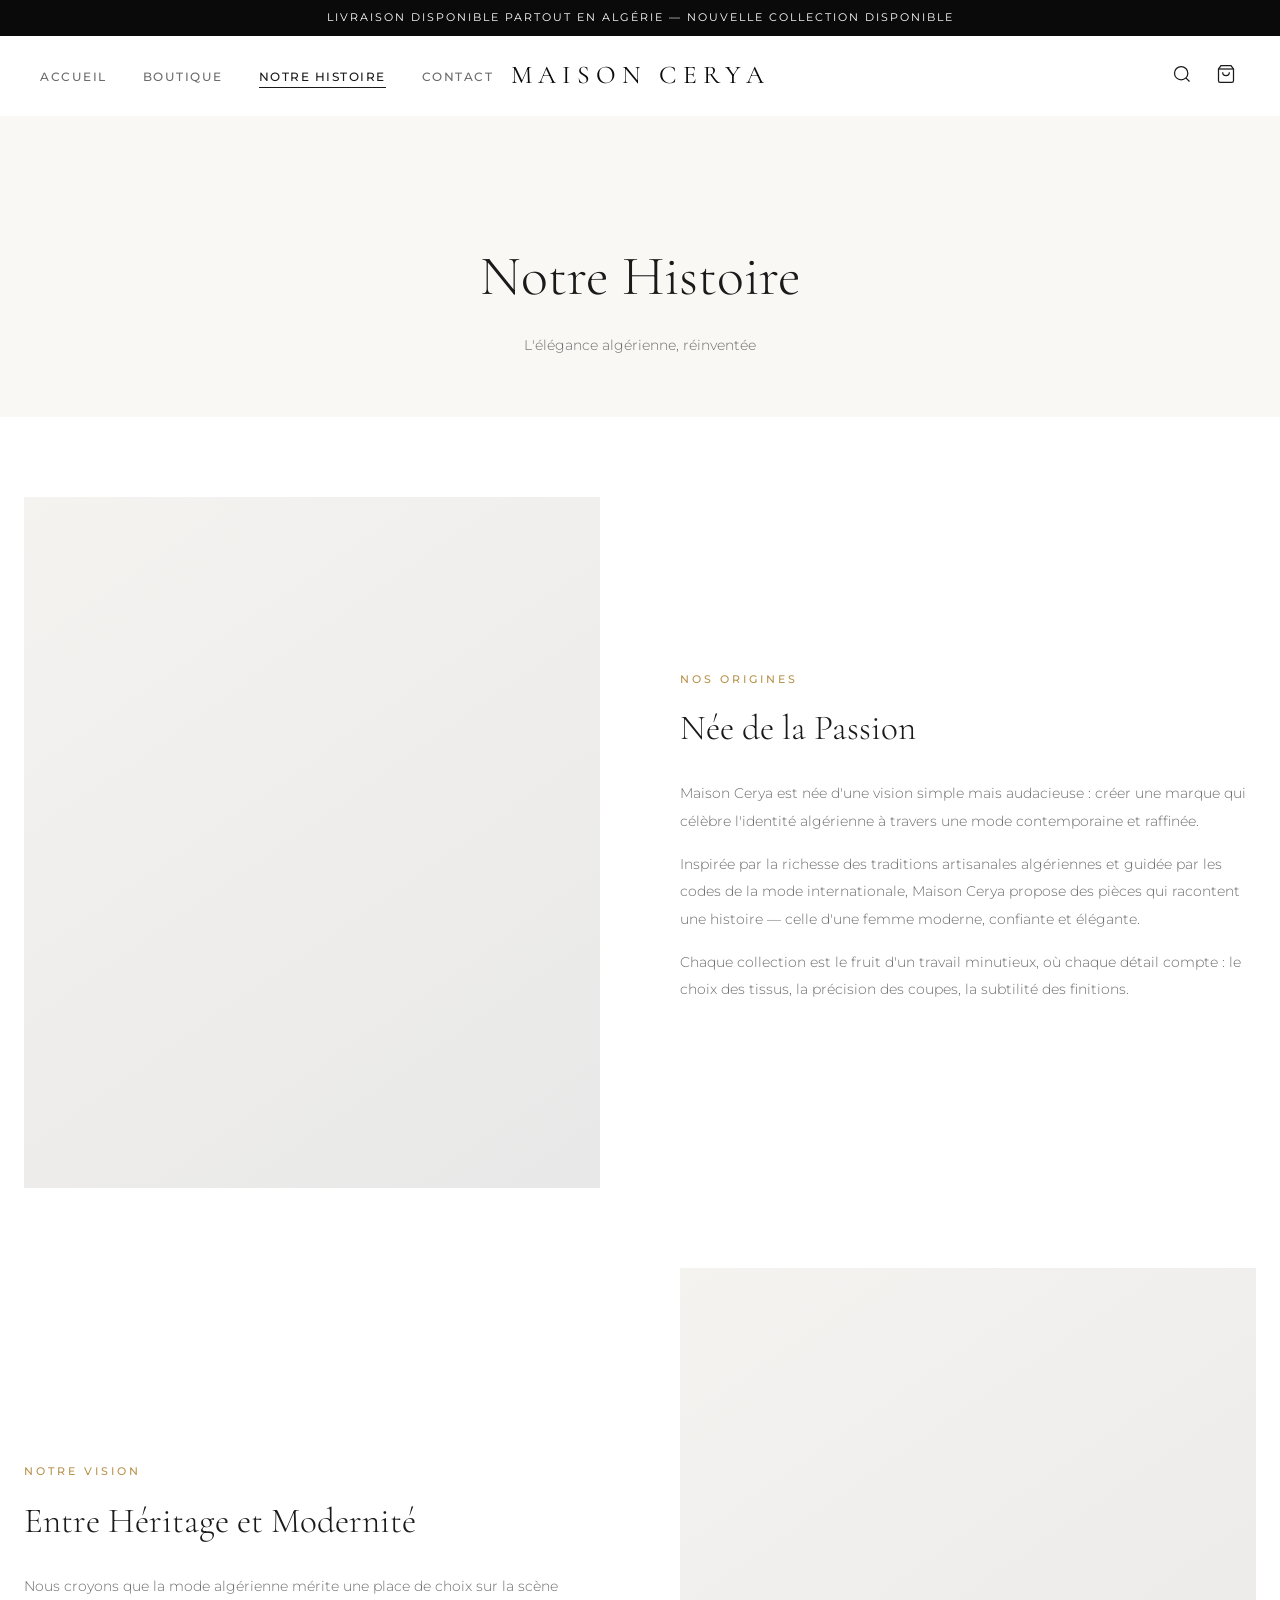
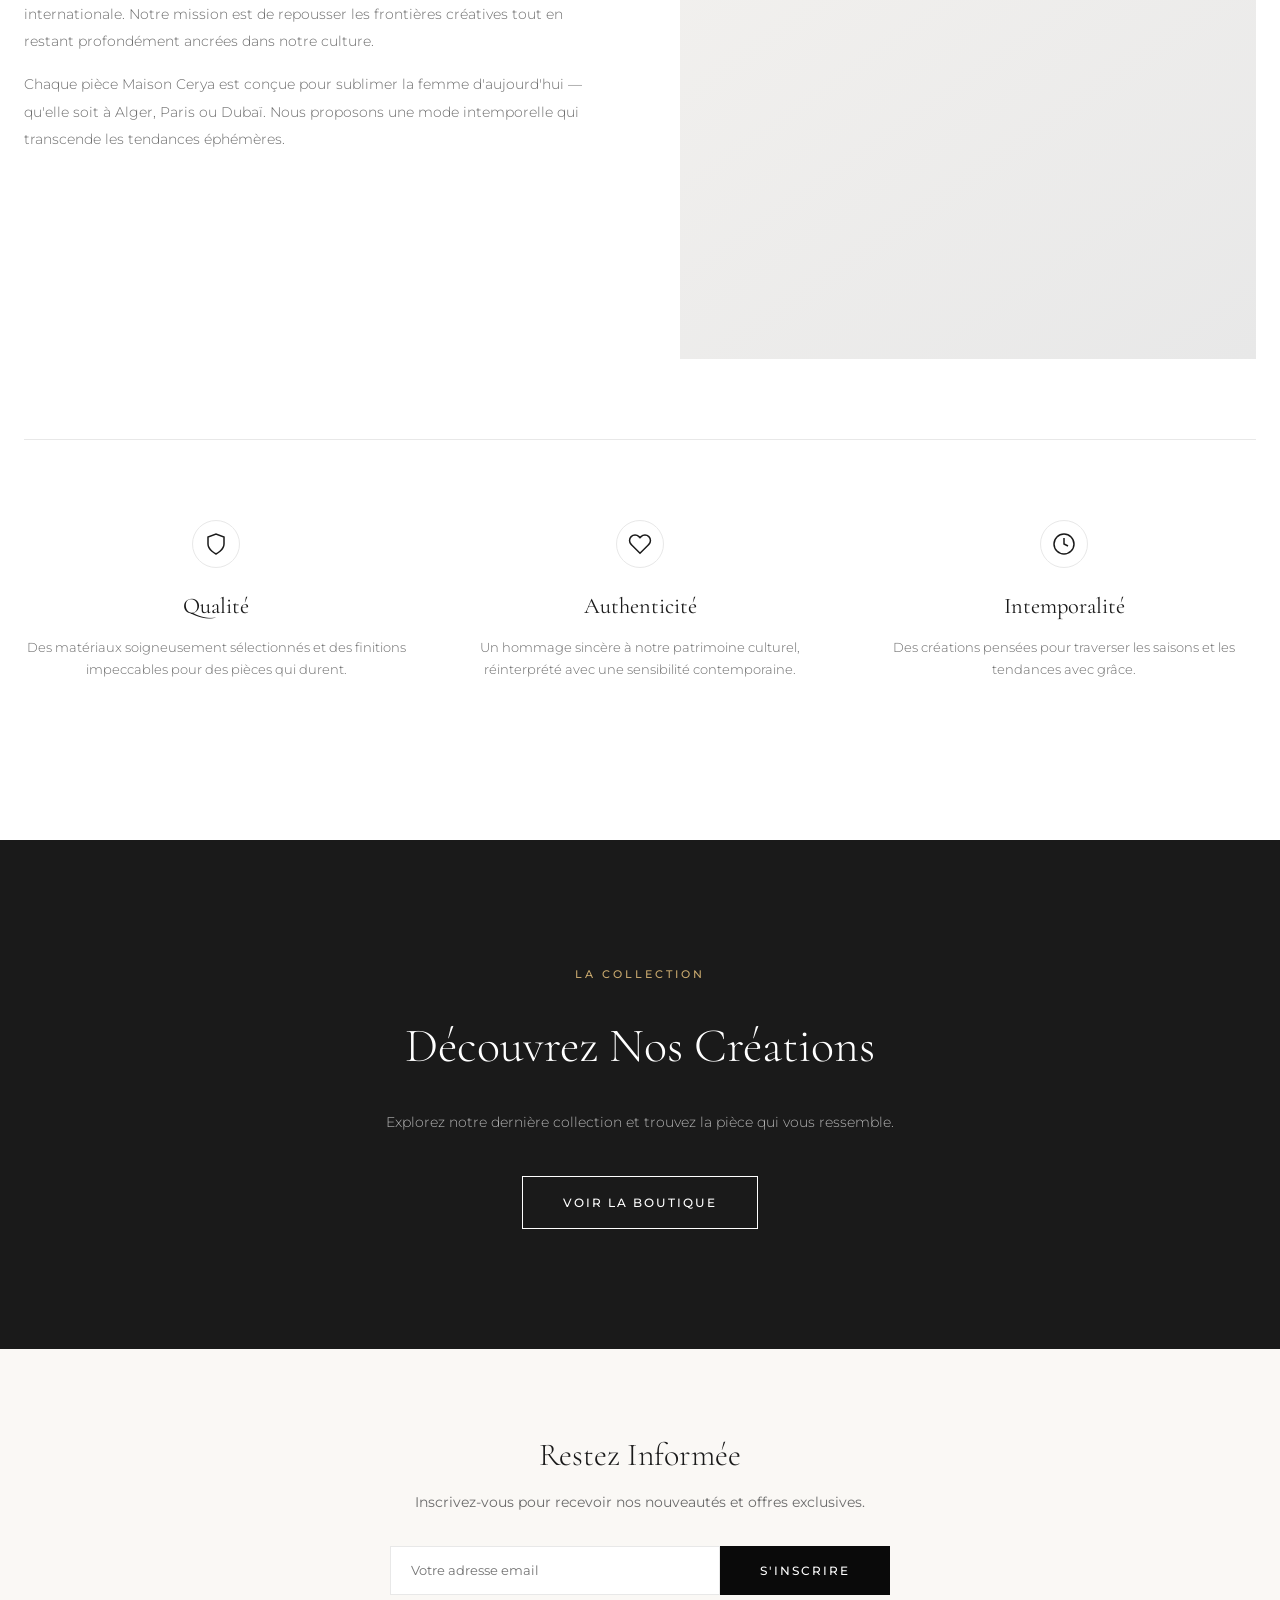
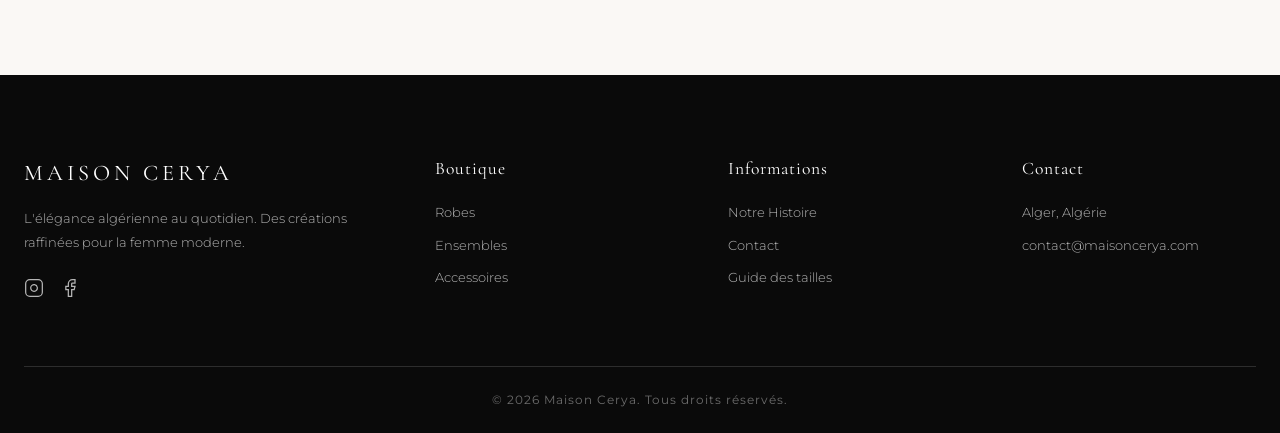
==== about.html @ 9278daff "Initial commit - Maison Cerya website" ====
<!doctype html>
<html lang="fr">
  <head>
    <meta charset="UTF-8" />
    <meta name="viewport" content="width=device-width, initial-scale=1.0" />
    <title>Notre Histoire — Maison Cerya</title>
    <meta
      name="description"
      content="Découvrez l'histoire de Maison Cerya, marque de vêtements pour femmes alliant tradition algérienne et modernité."
    />
    <link rel="preconnect" href="https://fonts.googleapis.com" />
    <link rel="preconnect" href="https://fonts.gstatic.com" crossorigin />
    <link
      href="https://fonts.googleapis.com/css2?family=Cormorant+Garamond:ital,wght@0,300;0,400;0,500;0,600;1,300;1,400&family=Montserrat:wght@300;400;500;600&display=swap"
      rel="stylesheet"
    />
    <link rel="stylesheet" href="css/style.css" />
  </head>
  <body>
    <!-- Announcement Bar -->
    <div class="announcement-bar">
      <p>
        Livraison disponible partout en Algérie — Nouvelle collection disponible
      </p>
    </div>

    <!-- Navigation -->
    <nav class="navbar" id="navbar">
      <div class="nav-container">
        <button class="menu-toggle" id="menuToggle" aria-label="Menu">
          <span></span>
          <span></span>
          <span></span>
        </button>

        <a href="index.html" class="logo">
          <span class="logo-text">MAISON CERYA</span>
        </a>

        <ul class="nav-links" id="navLinks">
          <li><a href="index.html">Accueil</a></li>
          <li><a href="shop.html">Boutique</a></li>
          <li><a href="about.html" class="active">Notre Histoire</a></li>
          <li><a href="contact.html">Contact</a></li>
        </ul>

        <div class="nav-icons">
          <button
            class="icon-btn search-btn"
            id="searchBtn"
            aria-label="Rechercher"
          >
            <svg
              width="20"
              height="20"
              viewBox="0 0 24 24"
              fill="none"
              stroke="currentColor"
              stroke-width="1.5"
            >
              <circle cx="11" cy="11" r="8" />
              <path d="m21 21-4.35-4.35" />
            </svg>
          </button>
          <button class="icon-btn cart-btn" id="cartBtn" aria-label="Panier">
            <svg
              width="20"
              height="20"
              viewBox="0 0 24 24"
              fill="none"
              stroke="currentColor"
              stroke-width="1.5"
            >
              <path d="M6 2L3 6v14a2 2 0 002 2h14a2 2 0 002-2V6l-3-4z" />
              <line x1="3" y1="6" x2="21" y2="6" />
              <path d="M16 10a4 4 0 01-8 0" />
            </svg>
            <span class="cart-count" id="cartCount">0</span>
          </button>
        </div>
      </div>
    </nav>

    <!-- Mobile Menu -->
    <div class="mobile-menu" id="mobileMenu">
      <ul>
        <li><a href="index.html">Accueil</a></li>
        <li><a href="shop.html">Boutique</a></li>
        <li><a href="about.html">Notre Histoire</a></li>
        <li><a href="contact.html">Contact</a></li>
      </ul>
    </div>

    <!-- Search Overlay -->
    <div class="search-overlay" id="searchOverlay">
      <div class="search-container">
        <input
          type="text"
          placeholder="Rechercher..."
          id="searchInput"
          autocomplete="off"
        />
        <button class="search-close" id="searchClose" aria-label="Fermer">
          <svg
            width="24"
            height="24"
            viewBox="0 0 24 24"
            fill="none"
            stroke="currentColor"
            stroke-width="1.5"
          >
            <line x1="18" y1="6" x2="6" y2="18" />
            <line x1="6" y1="6" x2="18" y2="18" />
          </svg>
        </button>
      </div>
    </div>

    <!-- Cart Sidebar -->
    <div class="cart-overlay" id="cartOverlay"></div>
    <div class="cart-sidebar" id="cartSidebar">
      <div class="cart-header">
        <h3>Votre Panier</h3>
        <button class="cart-close" id="cartClose" aria-label="Fermer">
          <svg
            width="24"
            height="24"
            viewBox="0 0 24 24"
            fill="none"
            stroke="currentColor"
            stroke-width="1.5"
          >
            <line x1="18" y1="6" x2="6" y2="18" />
            <line x1="6" y1="6" x2="18" y2="18" />
          </svg>
        </button>
      </div>
      <div class="cart-items" id="cartItems">
        <div class="cart-empty">
          <p>Votre panier est vide</p>
          <a href="shop.html" class="btn btn-primary">Découvrir la boutique</a>
        </div>
      </div>
      <div class="cart-footer" id="cartFooter" style="display: none">
        <div class="cart-total">
          <span>Total</span>
          <span id="cartTotal">0 DA</span>
        </div>
        <button class="btn btn-primary btn-full" id="checkoutBtn">
          Passer la commande
        </button>
      </div>
    </div>

    <!-- Page Hero -->
    <section class="page-hero">
      <div class="container">
        <h1>Notre Histoire</h1>
        <p>L'élégance algérienne, réinventée</p>
      </div>
    </section>

    <!-- About Content -->
    <section class="about-content">
      <div class="container">
        <!-- Origin Story -->
        <div class="about-grid">
          <div class="about-image"></div>
          <div class="about-text">
            <span class="section-tag">Nos Origines</span>
            <h2>Née de la Passion</h2>
            <p>
              Maison Cerya est née d'une vision simple mais audacieuse : créer
              une marque qui célèbre l'identité algérienne à travers une mode
              contemporaine et raffinée.
            </p>
            <p>
              Inspirée par la richesse des traditions artisanales algériennes et
              guidée par les codes de la mode internationale, Maison Cerya
              propose des pièces qui racontent une histoire — celle d'une femme
              moderne, confiante et élégante.
            </p>
            <p>
              Chaque collection est le fruit d'un travail minutieux, où chaque
              détail compte : le choix des tissus, la précision des coupes, la
              subtilité des finitions.
            </p>
          </div>
        </div>

        <!-- Vision -->
        <div class="about-grid" style="direction: rtl">
          <div class="about-image" style="direction: ltr"></div>
          <div class="about-text" style="direction: ltr">
            <span class="section-tag">Notre Vision</span>
            <h2>Entre Héritage et Modernité</h2>
            <p>
              Nous croyons que la mode algérienne mérite une place de choix sur
              la scène internationale. Notre mission est de repousser les
              frontières créatives tout en restant profondément ancrées dans
              notre culture.
            </p>
            <p>
              Chaque pièce Maison Cerya est conçue pour sublimer la femme
              d'aujourd'hui — qu'elle soit à Alger, Paris ou Dubaï. Nous
              proposons une mode intemporelle qui transcende les tendances
              éphémères.
            </p>
          </div>
        </div>

        <!-- Values -->
        <div class="values-grid">
          <div class="value-item">
            <div class="value-icon">
              <svg
                width="24"
                height="24"
                viewBox="0 0 24 24"
                fill="none"
                stroke="currentColor"
                stroke-width="1.5"
              >
                <path d="M12 22s8-4 8-10V5l-8-3-8 3v7c0 6 8 10 8 10z" />
              </svg>
            </div>
            <h3>Qualité</h3>
            <p>
              Des matériaux soigneusement sélectionnés et des finitions
              impeccables pour des pièces qui durent.
            </p>
          </div>
          <div class="value-item">
            <div class="value-icon">
              <svg
                width="24"
                height="24"
                viewBox="0 0 24 24"
                fill="none"
                stroke="currentColor"
                stroke-width="1.5"
              >
                <path
                  d="M20.84 4.61a5.5 5.5 0 00-7.78 0L12 5.67l-1.06-1.06a5.5 5.5 0 00-7.78 7.78l1.06 1.06L12 21.23l7.78-7.78 1.06-1.06a5.5 5.5 0 000-7.78z"
                />
              </svg>
            </div>
            <h3>Authenticité</h3>
            <p>
              Un hommage sincère à notre patrimoine culturel, réinterprété avec
              une sensibilité contemporaine.
            </p>
          </div>
          <div class="value-item">
            <div class="value-icon">
              <svg
                width="24"
                height="24"
                viewBox="0 0 24 24"
                fill="none"
                stroke="currentColor"
                stroke-width="1.5"
              >
                <circle cx="12" cy="12" r="10" />
                <path d="M12 6v6l4 2" />
              </svg>
            </div>
            <h3>Intemporalité</h3>
            <p>
              Des créations pensées pour traverser les saisons et les tendances
              avec grâce.
            </p>
          </div>
        </div>
      </div>
    </section>

    <!-- CTA Banner -->
    <section class="story-banner">
      <div class="story-content">
        <span class="section-tag">La Collection</span>
        <h2>Découvrez Nos Créations</h2>
        <p>
          Explorez notre dernière collection et trouvez la pièce qui vous
          ressemble.
        </p>
        <a href="shop.html" class="btn btn-outline-light">Voir la boutique</a>
      </div>
    </section>

    <!-- Newsletter -->
    <section class="newsletter">
      <div class="container">
        <div class="newsletter-content">
          <h2>Restez Informée</h2>
          <p>
            Inscrivez-vous pour recevoir nos nouveautés et offres exclusives.
          </p>
          <form class="newsletter-form" id="newsletterForm">
            <input type="email" placeholder="Votre adresse email" required />
            <button type="submit" class="btn btn-primary">S'inscrire</button>
          </form>
        </div>
      </div>
    </section>

    <!-- Footer -->
    <footer class="footer">
      <div class="container">
        <div class="footer-grid">
          <div class="footer-col footer-brand">
            <h3 class="footer-logo">MAISON CERYA</h3>
            <p>
              L'élégance algérienne au quotidien. Des créations raffinées pour
              la femme moderne.
            </p>
            <div class="social-links">
              <a
                href="https://www.instagram.com/maison.cerya/"
                target="_blank"
                rel="noopener noreferrer"
                aria-label="Instagram"
              >
                <svg
                  width="20"
                  height="20"
                  viewBox="0 0 24 24"
                  fill="none"
                  stroke="currentColor"
                  stroke-width="1.5"
                >
                  <rect x="2" y="2" width="20" height="20" rx="5" ry="5" />
                  <path d="M16 11.37A4 4 0 1112.63 8 4 4 0 0116 11.37z" />
                  <line x1="17.5" y1="6.5" x2="17.51" y2="6.5" />
                </svg>
              </a>
              <a href="#" aria-label="Facebook">
                <svg
                  width="20"
                  height="20"
                  viewBox="0 0 24 24"
                  fill="none"
                  stroke="currentColor"
                  stroke-width="1.5"
                >
                  <path
                    d="M18 2h-3a5 5 0 00-5 5v3H7v4h3v8h4v-8h3l1-4h-4V7a1 1 0 011-1h3z"
                  />
                </svg>
              </a>
            </div>
          </div>
          <div class="footer-col">
            <h4>Boutique</h4>
            <ul>
              <li><a href="shop.html?category=robes">Robes</a></li>
              <li><a href="shop.html?category=ensembles">Ensembles</a></li>
              <li><a href="shop.html?category=accessoires">Accessoires</a></li>
            </ul>
          </div>
          <div class="footer-col">
            <h4>Informations</h4>
            <ul>
              <li><a href="about.html">Notre Histoire</a></li>
              <li><a href="contact.html">Contact</a></li>
              <li><a href="#">Guide des tailles</a></li>
            </ul>
          </div>
          <div class="footer-col">
            <h4>Contact</h4>
            <ul>
              <li>Alger, Algérie</li>
              <li>
                <a href="mailto:contact@maisoncerya.com"
                  >contact@maisoncerya.com</a
                >
              </li>
            </ul>
          </div>
        </div>
        <div class="footer-bottom">
          <p>&copy; 2026 Maison Cerya. Tous droits réservés.</p>
        </div>
      </div>
    </footer>

    <script src="https://sdks.shopifycdn.com/buy-button/latest/buy-button-storefront.min.js"></script>
    <script src="js/app.js"></script>
  </body>
</html>
---- css/style.css ----
/* ============================================
   MAISON CERYA — Global Styles
   Modern, Minimalist, Elegant
   ============================================ */

/* --- CSS Variables --- */
:root {
  --color-black: #0a0a0a;
  --color-dark: #1a1a1a;
  --color-charcoal: #2d2d2d;
  --color-gray: #6b6b6b;
  --color-light-gray: #b5b5b5;
  --color-silver: #e8e8e8;
  --color-off-white: #f5f3f0;
  --color-white: #ffffff;
  --color-cream: #faf8f5;
  --color-warm: #c9a96e;
  --color-warm-dark: #b8944f;
  --color-warm-light: #e8d5b0;

  --font-heading: "Cormorant Garamond", Georgia, serif;
  --font-body: "Montserrat", "Helvetica Neue", sans-serif;

  --header-height: 80px;
  --announcement-height: 36px;
  --transition: 0.3s cubic-bezier(0.25, 0.46, 0.45, 0.94);
  --transition-slow: 0.6s cubic-bezier(0.25, 0.46, 0.45, 0.94);
}

/* --- Reset & Base --- */
*,
*::before,
*::after {
  margin: 0;
  padding: 0;
  box-sizing: border-box;
}

html {
  scroll-behavior: smooth;
  font-size: 16px;
}

body {
  font-family: var(--font-body);
  color: var(--color-dark);
  background-color: var(--color-white);
  line-height: 1.6;
  -webkit-font-smoothing: antialiased;
  -moz-osx-font-smoothing: grayscale;
  overflow-x: hidden;
}

a {
  text-decoration: none;
  color: inherit;
  transition: var(--transition);
}

ul {
  list-style: none;
}

img {
  max-width: 100%;
  height: auto;
  display: block;
}

button {
  border: none;
  background: none;
  cursor: pointer;
  font-family: inherit;
  color: inherit;
}

input,
textarea,
select {
  font-family: inherit;
  font-size: inherit;
  border: none;
  outline: none;
}

.container {
  max-width: 1280px;
  margin: 0 auto;
  padding: 0 24px;
}

.section {
  padding: 100px 0;
}

/* --- Buttons --- */
.btn {
  display: inline-block;
  font-family: var(--font-body);
  font-size: 0.75rem;
  font-weight: 500;
  letter-spacing: 2px;
  text-transform: uppercase;
  padding: 16px 40px;
  transition: var(--transition);
  cursor: pointer;
  border: none;
  text-align: center;
}

.btn-primary {
  background: var(--color-black);
  color: var(--color-white);
}

.btn-primary:hover {
  background: var(--color-charcoal);
}

.btn-outline {
  background: transparent;
  color: var(--color-dark);
  border: 1px solid var(--color-dark);
}

.btn-outline:hover {
  background: var(--color-dark);
  color: var(--color-white);
}

.btn-outline-light {
  background: transparent;
  color: var(--color-white);
  border: 1px solid var(--color-white);
}

.btn-outline-light:hover {
  background: var(--color-white);
  color: var(--color-dark);
}

.btn-full {
  width: 100%;
}

/* --- Announcement Bar --- */
.announcement-bar {
  background: var(--color-black);
  color: var(--color-white);
  text-align: center;
  padding: 8px 24px;
  font-size: 0.7rem;
  letter-spacing: 2px;
  text-transform: uppercase;
  height: var(--announcement-height);
  display: flex;
  align-items: center;
  justify-content: center;
}

/* --- Navbar --- */
.navbar {
  position: fixed;
  top: var(--announcement-height);
  left: 0;
  right: 0;
  height: var(--header-height);
  background: rgba(255, 255, 255, 0.97);
  backdrop-filter: blur(20px);
  -webkit-backdrop-filter: blur(20px);
  z-index: 1000;
  transition: var(--transition);
  border-bottom: 1px solid transparent;
}

.navbar.scrolled {
  top: 0;
  border-bottom: 1px solid var(--color-silver);
  box-shadow: 0 1px 20px rgba(0, 0, 0, 0.04);
}

.nav-container {
  max-width: 1400px;
  margin: 0 auto;
  padding: 0 40px;
  height: 100%;
  display: flex;
  align-items: center;
  justify-content: space-between;
}

.logo {
  position: absolute;
  left: 50%;
  transform: translateX(-50%);
}

.logo-text {
  font-family: var(--font-heading);
  font-size: 1.6rem;
  font-weight: 400;
  letter-spacing: 6px;
  color: var(--color-black);
}

.nav-links {
  display: flex;
  gap: 36px;
}

.nav-links a {
  font-size: 0.72rem;
  font-weight: 500;
  letter-spacing: 1.5px;
  text-transform: uppercase;
  color: var(--color-gray);
  position: relative;
}

.nav-links a::after {
  content: "";
  position: absolute;
  bottom: -4px;
  left: 0;
  width: 0;
  height: 1px;
  background: var(--color-dark);
  transition: var(--transition);
}

.nav-links a:hover,
.nav-links a.active {
  color: var(--color-dark);
}

.nav-links a:hover::after,
.nav-links a.active::after {
  width: 100%;
}

.nav-icons {
  display: flex;
  gap: 16px;
  align-items: center;
}

.icon-btn {
  position: relative;
  padding: 4px;
  color: var(--color-dark);
}

.icon-btn:hover {
  color: var(--color-warm);
}

.cart-count {
  position: absolute;
  top: -4px;
  right: -8px;
  background: var(--color-black);
  color: var(--color-white);
  font-size: 0.6rem;
  width: 18px;
  height: 18px;
  border-radius: 50%;
  display: flex;
  align-items: center;
  justify-content: center;
  font-weight: 600;
  opacity: 0;
  transition: var(--transition);
}

.cart-count.visible {
  opacity: 1;
}

/* --- Menu Toggle --- */
.menu-toggle {
  display: none;
  flex-direction: column;
  gap: 5px;
  padding: 4px;
  z-index: 1001;
}

.menu-toggle span {
  display: block;
  width: 22px;
  height: 1.5px;
  background: var(--color-dark);
  transition: var(--transition);
}

.menu-toggle.active span:nth-child(1) {
  transform: rotate(45deg) translate(4px, 5px);
}

.menu-toggle.active span:nth-child(2) {
  opacity: 0;
}

.menu-toggle.active span:nth-child(3) {
  transform: rotate(-45deg) translate(4px, -5px);
}

/* --- Mobile Menu --- */
.mobile-menu {
  position: fixed;
  top: 0;
  left: 0;
  width: 100%;
  height: 100vh;
  background: var(--color-white);
  z-index: 999;
  display: flex;
  align-items: center;
  justify-content: center;
  opacity: 0;
  visibility: hidden;
  transition: var(--transition-slow);
}

.mobile-menu.active {
  opacity: 1;
  visibility: visible;
}

.mobile-menu ul {
  text-align: center;
}

.mobile-menu li {
  margin: 24px 0;
}

.mobile-menu a {
  font-family: var(--font-heading);
  font-size: 2.4rem;
  color: var(--color-dark);
  font-weight: 300;
}

.mobile-menu a:hover {
  color: var(--color-warm);
}

/* --- Search Overlay --- */
.search-overlay {
  position: fixed;
  top: 0;
  left: 0;
  width: 100%;
  height: 100vh;
  background: rgba(255, 255, 255, 0.98);
  z-index: 2000;
  display: flex;
  align-items: center;
  justify-content: center;
  opacity: 0;
  visibility: hidden;
  transition: var(--transition);
}

.search-overlay.active {
  opacity: 1;
  visibility: visible;
}

.search-container {
  display: flex;
  align-items: center;
  gap: 20px;
  width: 100%;
  max-width: 600px;
  padding: 0 24px;
}

.search-container input {
  flex: 1;
  font-family: var(--font-heading);
  font-size: 2rem;
  border-bottom: 1px solid var(--color-silver);
  padding: 12px 0;
  background: transparent;
}

.search-close {
  color: var(--color-gray);
}

.search-close:hover {
  color: var(--color-dark);
}

/* --- Cart Sidebar --- */
.cart-overlay {
  position: fixed;
  top: 0;
  left: 0;
  width: 100%;
  height: 100vh;
  background: rgba(0, 0, 0, 0.4);
  z-index: 2000;
  opacity: 0;
  visibility: hidden;
  transition: var(--transition);
}

.cart-overlay.active {
  opacity: 1;
  visibility: visible;
}

.cart-sidebar {
  position: fixed;
  top: 0;
  right: 0;
  width: 420px;
  max-width: 100%;
  height: 100vh;
  background: var(--color-white);
  z-index: 2001;
  display: flex;
  flex-direction: column;
  transform: translateX(100%);
  transition: var(--transition);
}

.cart-sidebar.active {
  transform: translateX(0);
}

.cart-header {
  display: flex;
  align-items: center;
  justify-content: space-between;
  padding: 24px 28px;
  border-bottom: 1px solid var(--color-silver);
}

.cart-header h3 {
  font-family: var(--font-heading);
  font-size: 1.4rem;
  font-weight: 400;
}

.cart-close {
  color: var(--color-gray);
}

.cart-close:hover {
  color: var(--color-dark);
}

.cart-items {
  flex: 1;
  overflow-y: auto;
  padding: 24px 28px;
}

.cart-empty {
  text-align: center;
  padding: 60px 0;
}

.cart-empty p {
  font-size: 0.85rem;
  color: var(--color-gray);
  margin-bottom: 24px;
}

.cart-item {
  display: flex;
  gap: 16px;
  padding: 16px 0;
  border-bottom: 1px solid var(--color-silver);
}

.cart-item-image {
  width: 80px;
  height: 100px;
  background: var(--color-off-white);
  flex-shrink: 0;
}

.cart-item-info {
  flex: 1;
}

.cart-item-name {
  font-size: 0.85rem;
  font-weight: 500;
  margin-bottom: 4px;
}

.cart-item-price {
  font-size: 0.8rem;
  color: var(--color-gray);
  margin-bottom: 12px;
}

.cart-item-qty {
  display: flex;
  align-items: center;
  gap: 12px;
}

.cart-item-qty button {
  width: 28px;
  height: 28px;
  border: 1px solid var(--color-silver);
  display: flex;
  align-items: center;
  justify-content: center;
  font-size: 0.9rem;
}

.cart-item-qty span {
  font-size: 0.85rem;
}

.cart-item-remove {
  font-size: 0.7rem;
  color: var(--color-light-gray);
  text-transform: uppercase;
  letter-spacing: 1px;
  margin-top: 8px;
}

.cart-item-remove:hover {
  color: var(--color-dark);
}

.cart-footer {
  padding: 24px 28px;
  border-top: 1px solid var(--color-silver);
}

.cart-total {
  display: flex;
  justify-content: space-between;
  font-size: 0.9rem;
  font-weight: 500;
  margin-bottom: 16px;
}

/* --- Hero --- */
.hero {
  height: 100vh;
  min-height: 600px;
  background: linear-gradient(
    135deg,
    var(--color-off-white) 0%,
    var(--color-cream) 50%,
    var(--color-warm-light) 100%
  );
  display: flex;
  align-items: center;
  justify-content: center;
  text-align: center;
  position: relative;
  padding-top: calc(var(--header-height) + var(--announcement-height));
}

.hero-content {
  max-width: 700px;
  padding: 0 24px;
}

.hero-subtitle {
  display: inline-block;
  font-size: 0.7rem;
  font-weight: 500;
  letter-spacing: 4px;
  text-transform: uppercase;
  color: var(--color-warm-dark);
  margin-bottom: 24px;
}

.hero-title {
  font-family: var(--font-heading);
  font-size: clamp(3rem, 8vw, 5.5rem);
  font-weight: 300;
  line-height: 1.1;
  color: var(--color-black);
  margin-bottom: 24px;
}

.hero-desc {
  font-size: 0.95rem;
  font-weight: 300;
  color: var(--color-gray);
  max-width: 500px;
  margin: 0 auto 40px;
  line-height: 1.8;
}

.hero-scroll {
  position: absolute;
  bottom: 40px;
  left: 50%;
  transform: translateX(-50%);
  display: flex;
  flex-direction: column;
  align-items: center;
  gap: 12px;
}

.hero-scroll span {
  font-size: 0.65rem;
  letter-spacing: 2px;
  text-transform: uppercase;
  color: var(--color-light-gray);
}

.scroll-line {
  width: 1px;
  height: 40px;
  background: var(--color-light-gray);
  position: relative;
  overflow: hidden;
}

.scroll-line::after {
  content: "";
  position: absolute;
  top: -100%;
  left: 0;
  width: 100%;
  height: 100%;
  background: var(--color-dark);
  animation: scrollDown 2s infinite;
}

@keyframes scrollDown {
  0% {
    top: -100%;
  }
  100% {
    top: 100%;
  }
}

/* --- Section Headers --- */
.section-header {
  text-align: center;
  margin-bottom: 60px;
}

.section-tag {
  display: inline-block;
  font-size: 0.68rem;
  font-weight: 500;
  letter-spacing: 3px;
  text-transform: uppercase;
  color: var(--color-warm-dark);
  margin-bottom: 12px;
}

.section-title {
  font-family: var(--font-heading);
  font-size: clamp(2rem, 4vw, 3rem);
  font-weight: 300;
  color: var(--color-dark);
}

.section-cta {
  text-align: center;
  margin-top: 50px;
}

/* --- Categories Grid --- */
.categories-grid {
  display: grid;
  grid-template-columns: repeat(3, 1fr);
  gap: 24px;
}

.category-card {
  position: relative;
  overflow: hidden;
  display: block;
}

.category-image {
  position: relative;
  padding-top: 130%;
  overflow: hidden;
}

.category-placeholder {
  position: absolute;
  top: 0;
  left: 0;
  width: 100%;
  height: 100%;
  background: linear-gradient(
    145deg,
    var(--color-off-white) 0%,
    var(--color-silver) 100%
  );
  display: flex;
  align-items: center;
  justify-content: center;
  transition: transform 0.8s cubic-bezier(0.25, 0.46, 0.45, 0.94);
}

.category-card:hover .category-placeholder {
  transform: scale(1.05);
}

.category-placeholder span {
  font-family: var(--font-heading);
  font-size: 1.8rem;
  font-weight: 300;
  color: var(--color-light-gray);
  letter-spacing: 4px;
}

.category-info {
  padding: 20px 0 0;
}

.category-info h3 {
  font-family: var(--font-heading);
  font-size: 1.4rem;
  font-weight: 400;
  margin-bottom: 4px;
}

.category-link {
  font-size: 0.72rem;
  letter-spacing: 1px;
  color: var(--color-gray);
  transition: var(--transition);
}

.category-card:hover .category-link {
  color: var(--color-warm-dark);
}

/* --- Products Grid --- */
.products-grid {
  display: grid;
  grid-template-columns: repeat(4, 1fr);
  gap: 24px;
}

.product-card {
  position: relative;
  display: block;
}

.product-image {
  position: relative;
  padding-top: 140%;
  overflow: hidden;
  margin-bottom: 16px;
  background: var(--color-off-white);
}

.product-image img {
  position: absolute;
  top: 0;
  left: 0;
  width: 100%;
  height: 100%;
  object-fit: cover;
  transition: transform 0.8s cubic-bezier(0.25, 0.46, 0.45, 0.94);
}

.product-card:hover .product-image img {
  transform: scale(1.05);
}

.product-placeholder {
  position: absolute;
  top: 0;
  left: 0;
  width: 100%;
  height: 100%;
  background: linear-gradient(
    145deg,
    var(--color-off-white) 0%,
    var(--color-silver) 100%
  );
  display: flex;
  align-items: center;
  justify-content: center;
  transition: transform 0.8s cubic-bezier(0.25, 0.46, 0.45, 0.94);
}

.product-card:hover .product-placeholder {
  transform: scale(1.05);
}

.product-badge {
  position: absolute;
  top: 12px;
  left: 12px;
  background: var(--color-black);
  color: var(--color-white);
  font-size: 0.6rem;
  letter-spacing: 1.5px;
  text-transform: uppercase;
  padding: 6px 12px;
  z-index: 1;
}

.product-quick-add {
  position: absolute;
  bottom: 0;
  left: 0;
  right: 0;
  background: rgba(255, 255, 255, 0.95);
  padding: 12px;
  text-align: center;
  font-size: 0.7rem;
  font-weight: 500;
  letter-spacing: 1.5px;
  text-transform: uppercase;
  transform: translateY(100%);
  transition: var(--transition);
  z-index: 1;
}

.product-card:hover .product-quick-add {
  transform: translateY(0);
}

.product-info {
  text-align: center;
}

.product-name {
  font-family: var(--font-heading);
  font-size: 1.05rem;
  font-weight: 400;
  margin-bottom: 6px;
  color: var(--color-dark);
}

.product-price {
  font-size: 0.8rem;
  color: var(--color-gray);
  font-weight: 400;
}

.product-price .original {
  text-decoration: line-through;
  margin-right: 8px;
  color: var(--color-light-gray);
}

/* --- Story Banner --- */
.story-banner {
  background: var(--color-dark);
  color: var(--color-white);
  padding: 120px 24px;
  text-align: center;
}

.story-content {
  max-width: 650px;
  margin: 0 auto;
}

.story-content .section-tag {
  color: var(--color-warm);
}

.story-content h2 {
  font-family: var(--font-heading);
  font-size: clamp(2rem, 4vw, 3rem);
  font-weight: 300;
  margin: 12px 0 24px;
}

.story-content p {
  font-size: 0.9rem;
  font-weight: 300;
  line-height: 1.9;
  color: var(--color-light-gray);
  margin-bottom: 40px;
}

/* --- Instagram Feed --- */
.instagram-grid {
  display: grid;
  grid-template-columns: repeat(6, 1fr);
  gap: 4px;
}

.insta-item {
  position: relative;
  padding-top: 100%;
  overflow: hidden;
}

.insta-placeholder {
  position: absolute;
  top: 0;
  left: 0;
  width: 100%;
  height: 100%;
  background: linear-gradient(
    145deg,
    var(--color-off-white) 0%,
    var(--color-silver) 100%
  );
  transition: var(--transition);
}

.insta-item:hover .insta-placeholder {
  opacity: 0.8;
}

/* --- Newsletter --- */
.newsletter {
  background: var(--color-cream);
  padding: 80px 24px;
}

.newsletter-content {
  text-align: center;
  max-width: 500px;
  margin: 0 auto;
}

.newsletter-content h2 {
  font-family: var(--font-heading);
  font-size: 2rem;
  font-weight: 300;
  margin-bottom: 12px;
}

.newsletter-content p {
  font-size: 0.85rem;
  color: var(--color-gray);
  margin-bottom: 32px;
}

.newsletter-form {
  display: flex;
  gap: 0;
}

.newsletter-form input {
  flex: 1;
  padding: 16px 20px;
  border: 1px solid var(--color-silver);
  background: var(--color-white);
  font-size: 0.8rem;
}

.newsletter-form .btn {
  white-space: nowrap;
}

/* --- Footer --- */
.footer {
  background: var(--color-black);
  color: var(--color-white);
  padding: 80px 0 0;
}

.footer-grid {
  display: grid;
  grid-template-columns: 1.5fr 1fr 1fr 1fr;
  gap: 60px;
  padding-bottom: 60px;
}

.footer-logo {
  font-family: var(--font-heading);
  font-size: 1.4rem;
  font-weight: 400;
  letter-spacing: 4px;
  margin-bottom: 16px;
}

.footer-brand p {
  font-size: 0.82rem;
  font-weight: 300;
  color: var(--color-light-gray);
  line-height: 1.8;
  margin-bottom: 24px;
}

.social-links {
  display: flex;
  gap: 16px;
}

.social-links a {
  color: var(--color-light-gray);
}

.social-links a:hover {
  color: var(--color-warm);
}

.footer-col h4 {
  font-family: var(--font-heading);
  font-size: 1.1rem;
  font-weight: 400;
  margin-bottom: 20px;
  letter-spacing: 1px;
}

.footer-col ul li {
  margin-bottom: 12px;
}

.footer-col ul li a,
.footer-col ul li {
  font-size: 0.8rem;
  font-weight: 300;
  color: var(--color-light-gray);
}

.footer-col ul li a:hover {
  color: var(--color-warm);
}

.footer-bottom {
  border-top: 1px solid var(--color-charcoal);
  padding: 24px 0;
  text-align: center;
}

.footer-bottom p {
  font-size: 0.72rem;
  color: var(--color-gray);
  letter-spacing: 1px;
}

/* --- Page Hero (for inner pages) --- */
.page-hero {
  padding: calc(var(--header-height) + var(--announcement-height) + 80px) 0 60px;
  text-align: center;
  background: var(--color-cream);
}

.page-hero h1 {
  font-family: var(--font-heading);
  font-size: clamp(2.4rem, 5vw, 3.5rem);
  font-weight: 300;
  color: var(--color-dark);
  margin-bottom: 12px;
}

.page-hero p {
  font-size: 0.9rem;
  color: var(--color-gray);
  font-weight: 300;
}

/* --- Breadcrumb --- */
.breadcrumb {
  padding: 16px 0;
  font-size: 0.72rem;
  color: var(--color-light-gray);
}

.breadcrumb a {
  color: var(--color-gray);
}

.breadcrumb a:hover {
  color: var(--color-dark);
}

.breadcrumb span {
  margin: 0 8px;
}

/* --- Shop Filters --- */
.shop-controls {
  display: flex;
  align-items: center;
  justify-content: space-between;
  padding: 20px 0;
  border-bottom: 1px solid var(--color-silver);
  margin-bottom: 40px;
}

.shop-count {
  font-size: 0.8rem;
  color: var(--color-gray);
}

.shop-filters {
  display: flex;
  gap: 24px;
  align-items: center;
}

.filter-btn {
  font-size: 0.72rem;
  letter-spacing: 1.5px;
  text-transform: uppercase;
  color: var(--color-gray);
  position: relative;
  padding-bottom: 4px;
}

.filter-btn:hover,
.filter-btn.active {
  color: var(--color-dark);
}

.filter-btn.active::after {
  content: "";
  position: absolute;
  bottom: 0;
  left: 0;
  width: 100%;
  height: 1px;
  background: var(--color-dark);
}

.sort-select {
  font-size: 0.72rem;
  letter-spacing: 1px;
  text-transform: uppercase;
  color: var(--color-gray);
  border: 1px solid var(--color-silver);
  padding: 8px 16px;
  background: transparent;
  cursor: pointer;
}

/* --- Product Detail --- */
.product-detail {
  padding: calc(var(--header-height) + var(--announcement-height) + 40px) 0 80px;
}

.product-detail-grid {
  display: grid;
  grid-template-columns: 1fr 1fr;
  gap: 60px;
  align-items: start;
}

.product-gallery {
  display: grid;
  gap: 8px;
}

.gallery-main {
  position: relative;
  padding-top: 130%;
  background: var(--color-off-white);
  overflow: hidden;
}

.gallery-main img {
  position: absolute;
  top: 0;
  left: 0;
  width: 100%;
  height: 100%;
  object-fit: cover;
}

.gallery-thumbs {
  display: grid;
  grid-template-columns: repeat(4, 1fr);
  gap: 8px;
}

.gallery-thumb {
  padding-top: 100%;
  background: var(--color-off-white);
  cursor: pointer;
  position: relative;
  overflow: hidden;
  border: 2px solid transparent;
  transition: var(--transition);
}

.gallery-thumb.active {
  border-color: var(--color-dark);
}

.product-detail-info {
  padding-top: 20px;
}

.product-detail-info .section-tag {
  text-align: left;
}

.product-detail-title {
  font-family: var(--font-heading);
  font-size: 2.2rem;
  font-weight: 300;
  margin: 8px 0 16px;
}

.product-detail-price {
  font-size: 1.1rem;
  font-weight: 500;
  margin-bottom: 24px;
}

.product-detail-desc {
  font-size: 0.88rem;
  font-weight: 300;
  color: var(--color-gray);
  line-height: 1.8;
  margin-bottom: 32px;
}

.product-options {
  margin-bottom: 32px;
}

.option-group {
  margin-bottom: 20px;
}

.option-label {
  font-size: 0.72rem;
  letter-spacing: 1px;
  text-transform: uppercase;
  font-weight: 500;
  margin-bottom: 10px;
  display: block;
}

.size-options {
  display: flex;
  gap: 8px;
}

.size-btn {
  width: 44px;
  height: 44px;
  border: 1px solid var(--color-silver);
  display: flex;
  align-items: center;
  justify-content: center;
  font-size: 0.75rem;
  letter-spacing: 0.5px;
  transition: var(--transition);
}

.size-btn:hover,
.size-btn.active {
  border-color: var(--color-dark);
  background: var(--color-dark);
  color: var(--color-white);
}

.size-btn.disabled {
  opacity: 0.3;
  cursor: not-allowed;
}

.color-options {
  display: flex;
  gap: 10px;
}

.color-swatch {
  width: 32px;
  height: 32px;
  border-radius: 50%;
  border: 2px solid transparent;
  cursor: pointer;
  transition: var(--transition);
}

.color-swatch:hover,
.color-swatch.active {
  border-color: var(--color-dark);
}

.quantity-selector {
  display: flex;
  align-items: center;
  gap: 16px;
  margin-bottom: 32px;
}

.qty-controls {
  display: flex;
  align-items: center;
  border: 1px solid var(--color-silver);
}

.qty-controls button {
  width: 44px;
  height: 44px;
  display: flex;
  align-items: center;
  justify-content: center;
  font-size: 1rem;
}

.qty-controls input {
  width: 44px;
  height: 44px;
  text-align: center;
  font-size: 0.85rem;
  border-left: 1px solid var(--color-silver);
  border-right: 1px solid var(--color-silver);
}

.add-to-cart-btn {
  flex: 1;
}

.product-tabs {
  margin-top: 40px;
  border-top: 1px solid var(--color-silver);
}

.tab-headers {
  display: flex;
  gap: 32px;
  padding-top: 20px;
}

.tab-header {
  font-size: 0.72rem;
  letter-spacing: 1.5px;
  text-transform: uppercase;
  color: var(--color-gray);
  padding-bottom: 12px;
  border-bottom: 1px solid transparent;
  transition: var(--transition);
}

.tab-header:hover,
.tab-header.active {
  color: var(--color-dark);
  border-bottom-color: var(--color-dark);
}

.tab-content {
  padding: 24px 0;
  font-size: 0.88rem;
  font-weight: 300;
  line-height: 1.8;
  color: var(--color-gray);
  display: none;
}

.tab-content.active {
  display: block;
}

/* --- About Page --- */
.about-content {
  padding: 80px 0;
}

.about-grid {
  display: grid;
  grid-template-columns: 1fr 1fr;
  gap: 80px;
  align-items: center;
  margin-bottom: 80px;
}

.about-image {
  position: relative;
  padding-top: 120%;
  background: linear-gradient(
    145deg,
    var(--color-off-white) 0%,
    var(--color-silver) 100%
  );
}

.about-text h2 {
  font-family: var(--font-heading);
  font-size: 2.2rem;
  font-weight: 300;
  margin-bottom: 24px;
}

.about-text p {
  font-size: 0.9rem;
  font-weight: 300;
  color: var(--color-gray);
  line-height: 1.9;
  margin-bottom: 16px;
}

.values-grid {
  display: grid;
  grid-template-columns: repeat(3, 1fr);
  gap: 40px;
  text-align: center;
  padding: 80px 0;
  border-top: 1px solid var(--color-silver);
}

.value-item h3 {
  font-family: var(--font-heading);
  font-size: 1.4rem;
  font-weight: 400;
  margin-bottom: 12px;
}

.value-item p {
  font-size: 0.82rem;
  font-weight: 300;
  color: var(--color-gray);
  line-height: 1.7;
}

.value-icon {
  width: 48px;
  height: 48px;
  margin: 0 auto 20px;
  border: 1px solid var(--color-silver);
  border-radius: 50%;
  display: flex;
  align-items: center;
  justify-content: center;
}

/* --- Contact Page --- */
.contact-section {
  padding: 80px 0;
}

.contact-grid {
  display: grid;
  grid-template-columns: 1fr 1fr;
  gap: 80px;
}

.contact-info h2 {
  font-family: var(--font-heading);
  font-size: 2rem;
  font-weight: 300;
  margin-bottom: 24px;
}

.contact-info p {
  font-size: 0.88rem;
  font-weight: 300;
  color: var(--color-gray);
  line-height: 1.8;
  margin-bottom: 32px;
}

.contact-details {
  margin-bottom: 32px;
}

.contact-detail {
  display: flex;
  gap: 16px;
  margin-bottom: 20px;
  align-items: flex-start;
}

.contact-detail-icon {
  width: 40px;
  height: 40px;
  border: 1px solid var(--color-silver);
  border-radius: 50%;
  display: flex;
  align-items: center;
  justify-content: center;
  flex-shrink: 0;
}

.contact-detail-text h4 {
  font-size: 0.82rem;
  font-weight: 500;
  margin-bottom: 4px;
}

.contact-detail-text p {
  font-size: 0.82rem;
  margin-bottom: 0;
}

.contact-form {
  display: flex;
  flex-direction: column;
  gap: 20px;
}

.form-group {
  display: flex;
  flex-direction: column;
}

.form-group label {
  font-size: 0.72rem;
  letter-spacing: 1px;
  text-transform: uppercase;
  font-weight: 500;
  margin-bottom: 8px;
}

.form-group input,
.form-group textarea,
.form-group select {
  padding: 14px 16px;
  border: 1px solid var(--color-silver);
  font-size: 0.85rem;
  transition: var(--transition);
  background: transparent;
}

.form-group input:focus,
.form-group textarea:focus,
.form-group select:focus {
  border-color: var(--color-dark);
}

.form-group textarea {
  resize: vertical;
  min-height: 140px;
}

.form-row {
  display: grid;
  grid-template-columns: 1fr 1fr;
  gap: 20px;
}

/* --- Animations --- */
.fade-up {
  opacity: 0;
  transform: translateY(30px);
  transition:
    opacity 0.7s ease,
    transform 0.7s ease;
}

.fade-up.visible {
  opacity: 1;
  transform: translateY(0);
}

.fade-up:nth-child(2) {
  transition-delay: 0.1s;
}
.fade-up:nth-child(3) {
  transition-delay: 0.2s;
}
.fade-up:nth-child(4) {
  transition-delay: 0.3s;
}

/* --- Loading animation --- */
.loading-spinner {
  display: flex;
  justify-content: center;
  padding: 60px;
}

.loading-spinner::after {
  content: "";
  width: 30px;
  height: 30px;
  border: 2px solid var(--color-silver);
  border-top-color: var(--color-dark);
  border-radius: 50%;
  animation: spin 0.8s linear infinite;
}

@keyframes spin {
  to {
    transform: rotate(360deg);
  }
}

/* --- Responsive --- */
@media (max-width: 1024px) {
  .products-grid {
    grid-template-columns: repeat(3, 1fr);
  }

  .footer-grid {
    grid-template-columns: 1fr 1fr;
    gap: 40px;
  }

  .about-grid {
    gap: 40px;
  }

  .product-detail-grid {
    gap: 40px;
  }
}

@media (max-width: 768px) {
  .nav-links {
    display: none;
  }

  .menu-toggle {
    display: flex;
  }

  .logo {
    position: relative;
    left: auto;
    transform: none;
  }

  .nav-container {
    padding: 0 20px;
  }

  .hero-title {
    font-size: clamp(2.4rem, 10vw, 3.5rem);
  }

  .categories-grid {
    grid-template-columns: 1fr;
    gap: 32px;
  }

  .category-image {
    padding-top: 80%;
  }

  .products-grid {
    grid-template-columns: repeat(2, 1fr);
    gap: 16px;
  }

  .instagram-grid {
    grid-template-columns: repeat(3, 1fr);
  }

  .newsletter-form {
    flex-direction: column;
  }

  .newsletter-form .btn {
    width: 100%;
  }

  .footer-grid {
    grid-template-columns: 1fr;
    gap: 32px;
  }

  .section {
    padding: 60px 0;
  }

  .story-banner {
    padding: 80px 24px;
  }

  .page-hero {
    padding: calc(var(--header-height) + var(--announcement-height) + 40px) 0
      40px;
  }

  .product-detail-grid {
    grid-template-columns: 1fr;
    gap: 32px;
  }

  .product-detail {
    padding: calc(var(--header-height) + var(--announcement-height) + 20px) 0
      60px;
  }

  .about-grid {
    grid-template-columns: 1fr;
    gap: 32px;
  }

  .about-image {
    padding-top: 80%;
  }

  .values-grid {
    grid-template-columns: 1fr;
    gap: 32px;
  }

  .contact-grid {
    grid-template-columns: 1fr;
    gap: 40px;
  }

  .form-row {
    grid-template-columns: 1fr;
  }

  .shop-controls {
    flex-direction: column;
    gap: 16px;
    align-items: flex-start;
  }

  .cart-sidebar {
    width: 100%;
  }
}

@media (max-width: 480px) {
  .announcement-bar {
    font-size: 0.6rem;
    letter-spacing: 1px;
  }

  .logo-text {
    font-size: 1.2rem;
    letter-spacing: 4px;
  }

  .hero {
    min-height: 500px;
  }

  .products-grid {
    gap: 12px;
  }

  .product-name {
    font-size: 0.9rem;
  }

  .product-price {
    font-size: 0.75rem;
  }

  .btn {
    padding: 14px 28px;
    font-size: 0.7rem;
  }
}
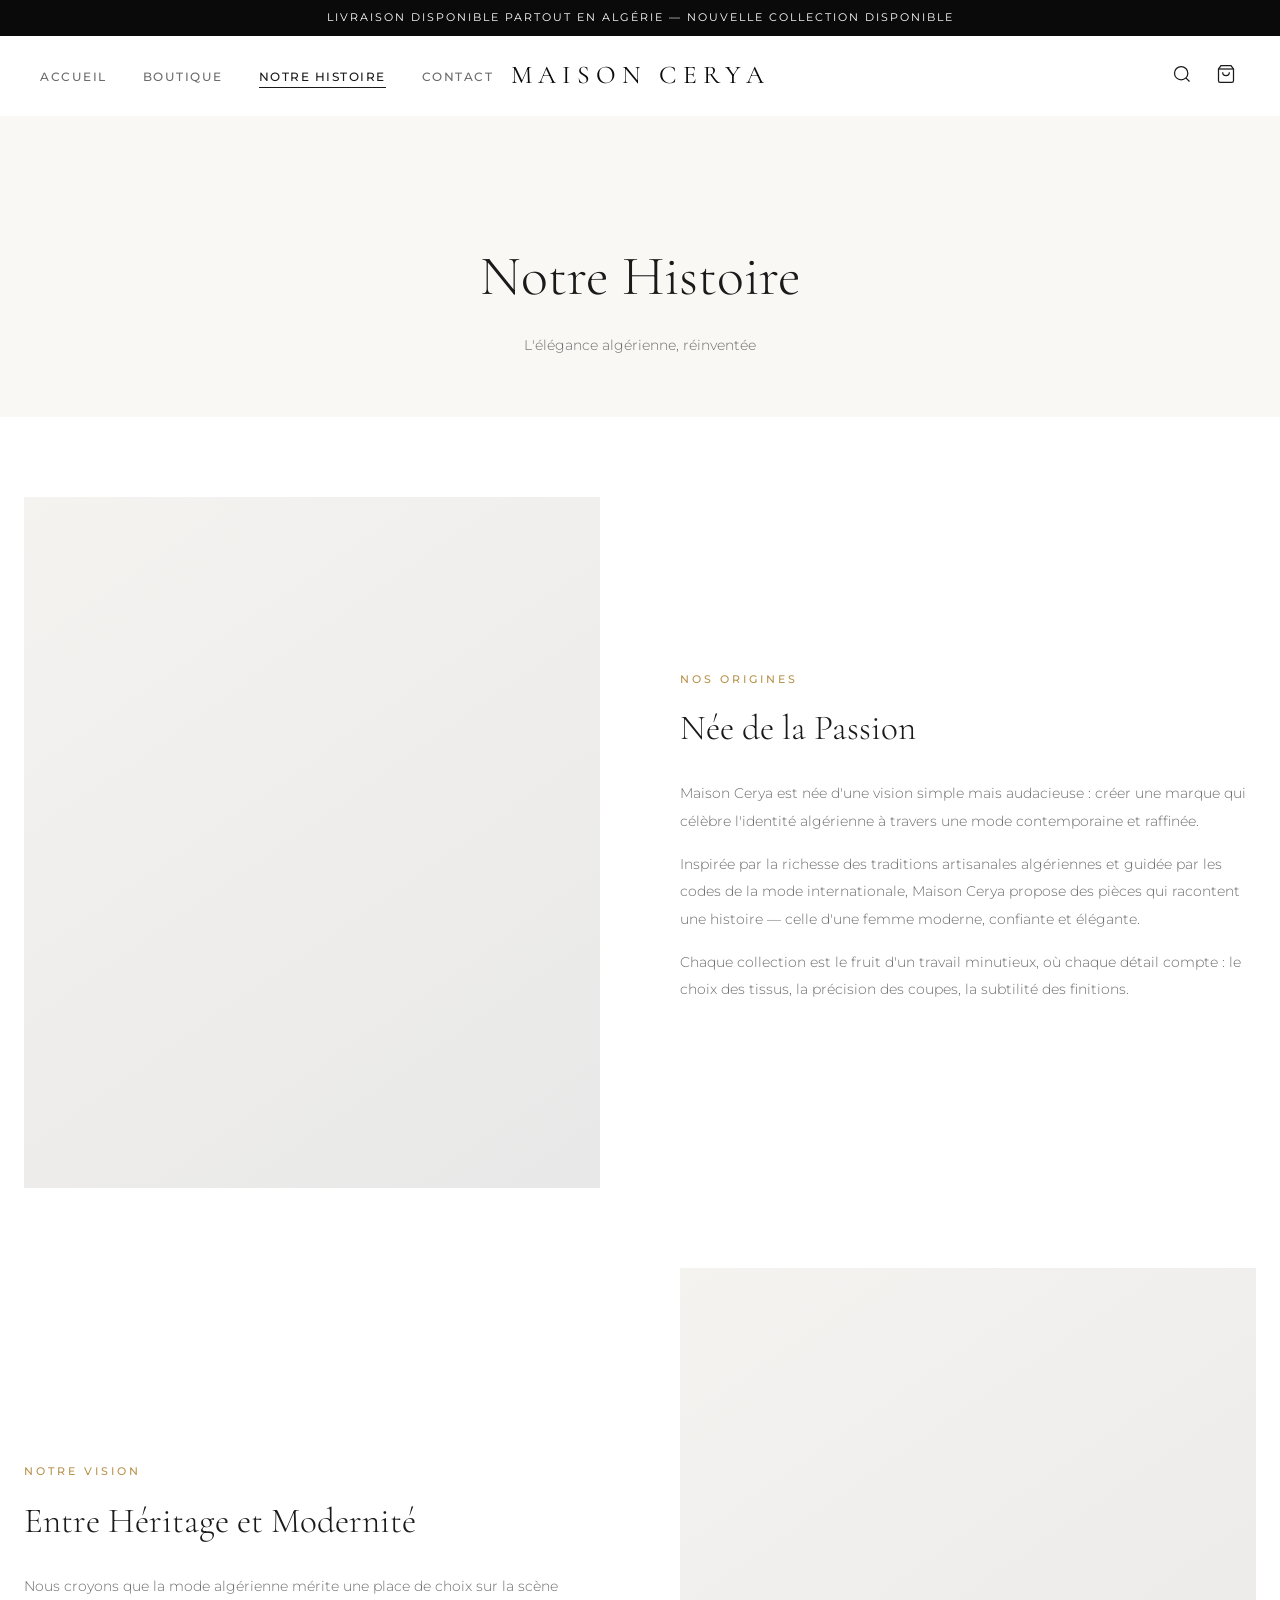
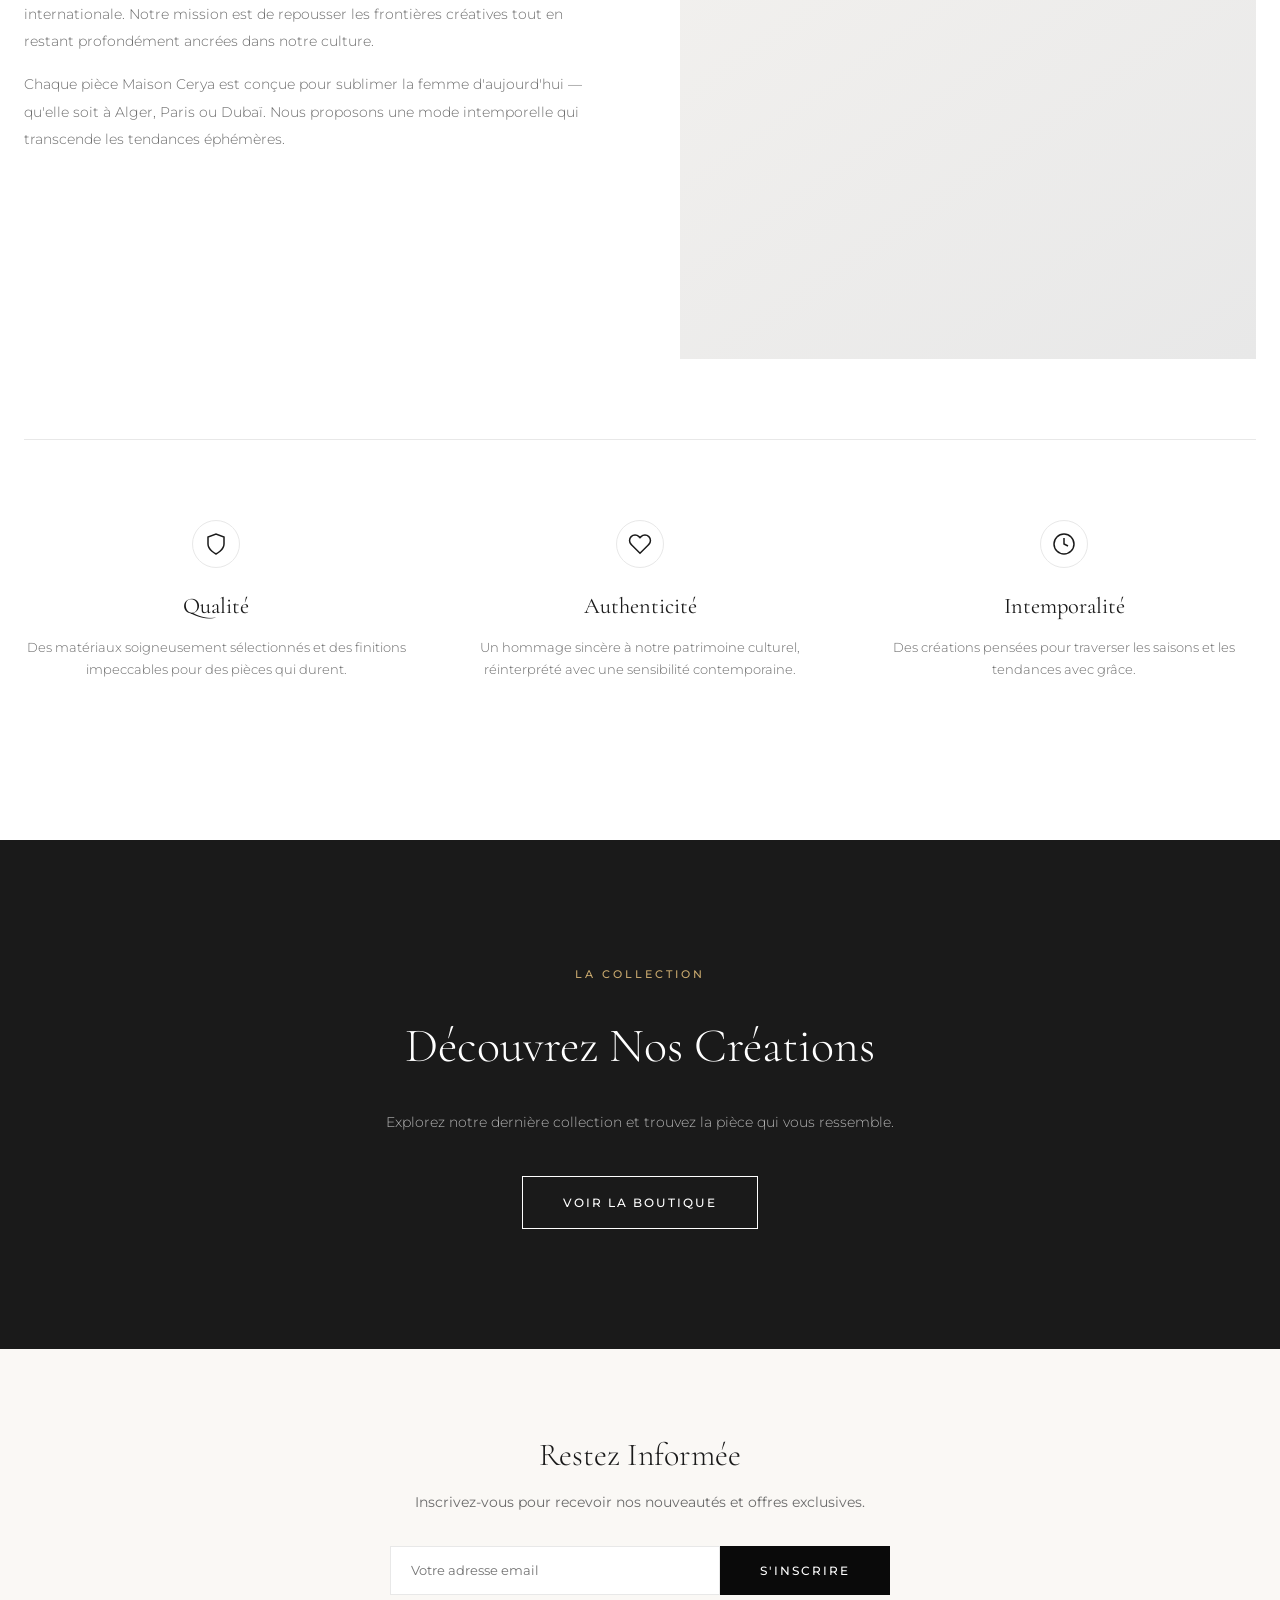
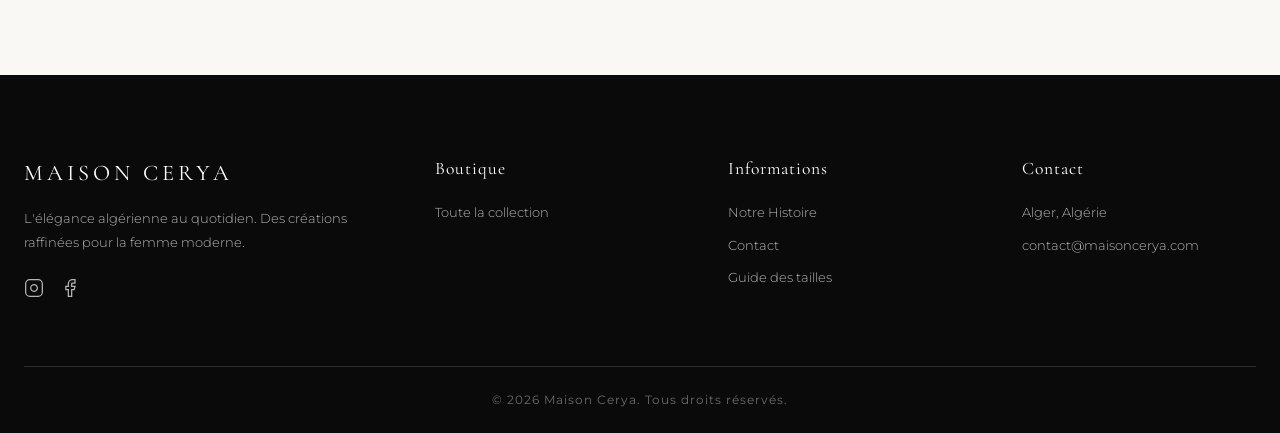
==== commit 7a56c7d5: "feat: make storefront fully Shopify-driven with dynamic categories and variant-aware product/cart fl" ====
--- a/about.html
+++ b/about.html
@@ -352,10 +352,8 @@
           </div>
           <div class="footer-col">
             <h4>Boutique</h4>
-            <ul>
-              <li><a href="shop.html?category=robes">Robes</a></li>
-              <li><a href="shop.html?category=ensembles">Ensembles</a></li>
-              <li><a href="shop.html?category=accessoires">Accessoires</a></li>
+            <ul class="footer-categories">
+              <li><a href="shop.html">Toute la collection</a></li>
             </ul>
           </div>
           <div class="footer-col">
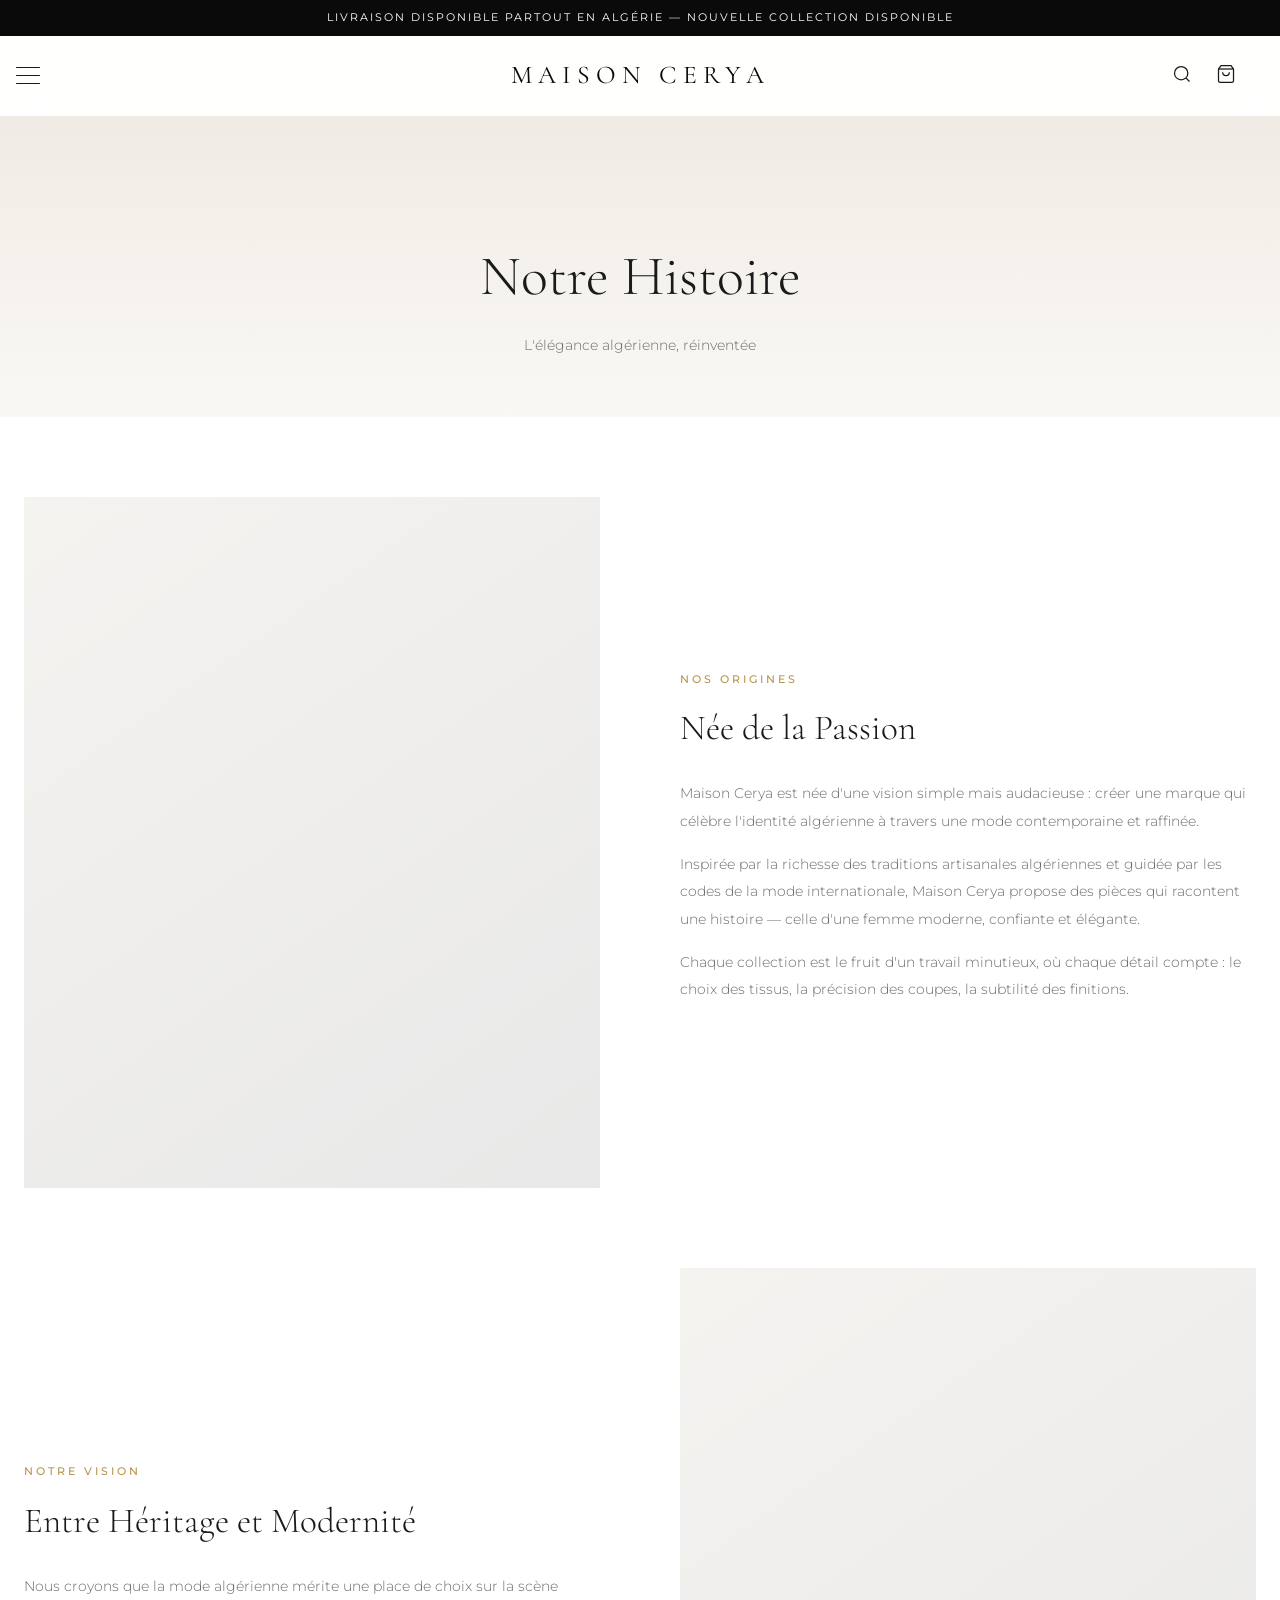
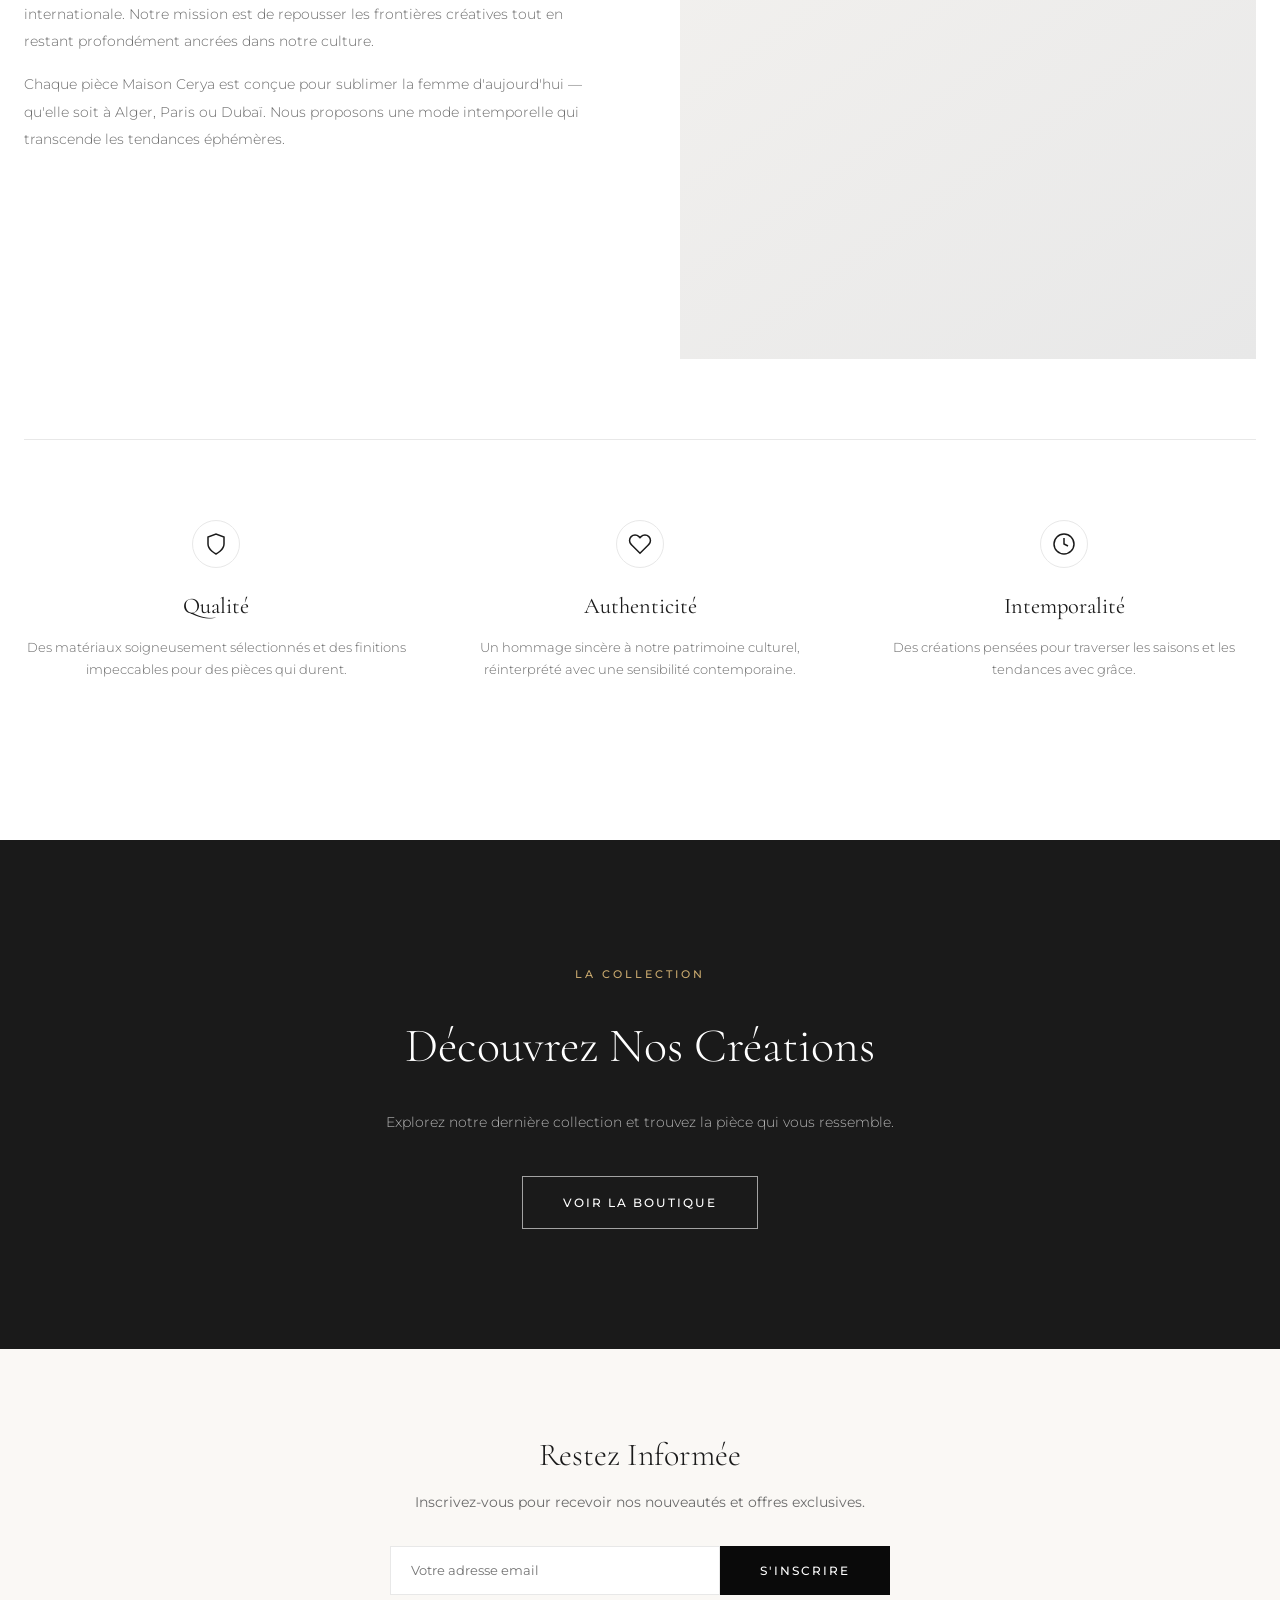
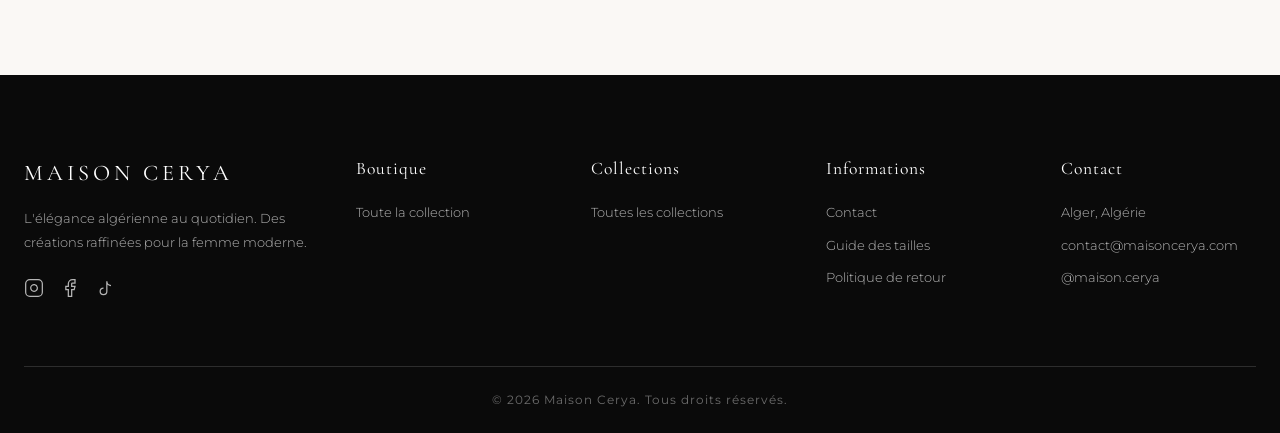
==== commit 74c75071: "feat: add Collections page + sidebar nav overhaul - New `collections.html` page with dynamic editori" ====
--- a/about.html
+++ b/about.html
@@ -40,7 +40,7 @@
         <ul class="nav-links" id="navLinks">
           <li><a href="index.html">Accueil</a></li>
           <li><a href="shop.html">Boutique</a></li>
-          <li><a href="about.html" class="active">Notre Histoire</a></li>
+          <li><a href="collections.html">Collections</a></li>
           <li><a href="contact.html">Contact</a></li>
         </ul>
 
@@ -81,15 +81,24 @@
       </div>
     </nav>
 
-    <!-- Mobile Menu -->
-    <div class="mobile-menu" id="mobileMenu">
-      <ul>
-        <li><a href="index.html">Accueil</a></li>
-        <li><a href="shop.html">Boutique</a></li>
-        <li><a href="about.html">Notre Histoire</a></li>
-        <li><a href="contact.html">Contact</a></li>
-      </ul>
-    </div>
+    <!-- Sidebar Navigation -->
+    <div class="sidebar-overlay" id="sidebarOverlay"></div>
+    <nav class="sidebar-nav" id="sidebarNav">
+      <div class="sidebar-content">
+        <div class="sidebar-col sidebar-main-links">
+          <ul>
+            <li><a href="index.html">Accueil</a></li>
+            <li><a href="shop.html">Boutique</a></li>
+            <li><a href="collections.html">Collections</a></li>
+            <li><a href="contact.html">Contact</a></li>
+          </ul>
+        </div>
+        <div class="sidebar-col sidebar-shop-categories">
+          <h4>Catégories</h4>
+          <ul id="sidebarCategories"></ul>
+        </div>
+      </div>
+    </nav>
 
     <!-- Search Overlay -->
     <div class="search-overlay" id="searchOverlay">
@@ -138,7 +147,7 @@
       <div class="cart-items" id="cartItems">
         <div class="cart-empty">
           <p>Votre panier est vide</p>
-          <a href="shop.html" class="btn btn-primary">Découvrir la boutique</a>
+          <a href="shop.html" class="btn btn-primary">Explorer la boutique</a>
         </div>
       </div>
       <div class="cart-footer" id="cartFooter" style="display: none">
@@ -348,6 +357,18 @@
                   />
                 </svg>
               </a>
+              <a href="#" aria-label="TikTok">
+                <svg
+                  width="20"
+                  height="20"
+                  viewBox="0 0 24 24"
+                  fill="none"
+                  stroke="currentColor"
+                  stroke-width="1.5"
+                >
+                  <path d="M9 12a4 4 0 104 4V4a5 5 0 005 5" />
+                </svg>
+              </a>
             </div>
           </div>
           <div class="footer-col">
@@ -357,11 +378,17 @@
             </ul>
           </div>
           <div class="footer-col">
+            <h4>Collections</h4>
+            <ul class="footer-collections">
+              <li><a href="collections.html">Toutes les collections</a></li>
+            </ul>
+          </div>
+          <div class="footer-col">
             <h4>Informations</h4>
             <ul>
-              <li><a href="about.html">Notre Histoire</a></li>
               <li><a href="contact.html">Contact</a></li>
               <li><a href="#">Guide des tailles</a></li>
+              <li><a href="#">Politique de retour</a></li>
             </ul>
           </div>
           <div class="footer-col">
@@ -373,6 +400,14 @@
                   >contact@maisoncerya.com</a
                 >
               </li>
+              <li>
+                <a
+                  href="https://www.instagram.com/maison.cerya/"
+                  target="_blank"
+                  rel="noopener noreferrer"
+                  >@maison.cerya</a
+                >
+              </li>
             </ul>
           </div>
         </div>
--- a/css/style.css
+++ b/css/style.css
@@ -132,12 +132,13 @@
 .btn-outline-light {
   background: transparent;
   color: var(--color-white);
-  border: 1px solid var(--color-white);
+  border: 1px solid rgba(255, 255, 255, 0.6);
 }
 
 .btn-outline-light:hover {
-  background: var(--color-white);
-  color: var(--color-dark);
+  background: rgba(255, 255, 255, 0.12);
+  color: var(--color-white);
+  border-color: var(--color-white);
 }
 
 .btn-full {
@@ -157,6 +158,8 @@
   display: flex;
   align-items: center;
   justify-content: center;
+  position: relative;
+  z-index: 2000;
 }
 
 /* --- Navbar --- */
@@ -167,8 +170,8 @@
   right: 0;
   height: var(--header-height);
   background: rgba(255, 255, 255, 0.97);
+  -webkit-backdrop-filter: blur(20px);
   backdrop-filter: blur(20px);
-  -webkit-backdrop-filter: blur(20px);
   z-index: 1000;
   transition: var(--transition);
   border-bottom: 1px solid transparent;
@@ -205,8 +208,7 @@
 }
 
 .nav-links {
-  display: flex;
-  gap: 36px;
+  display: none;
 }
 
 .nav-links a {
@@ -243,6 +245,7 @@
   display: flex;
   gap: 16px;
   align-items: center;
+  margin-left: auto;
 }
 
 .icon-btn {
@@ -279,72 +282,332 @@
 
 /* --- Menu Toggle --- */
 .menu-toggle {
-  display: none;
-  flex-direction: column;
-  gap: 5px;
-  padding: 4px;
-  z-index: 1001;
+  position: absolute;
+  left: 0;
+  top: 0;
+  bottom: 0;
+  width: 56px;
+  cursor: pointer;
+  background: none;
+  padding: 0;
+  z-index: 10;
 }
 
 .menu-toggle span {
-  display: block;
-  width: 22px;
+  position: absolute;
+  left: 16px;
+  top: calc(50% - 0.75px);
+  width: 24px;
   height: 1.5px;
+  border-radius: 999px;
   background: var(--color-dark);
-  transition: var(--transition);
+  transform-origin: center;
+  transition:
+    transform 0.38s cubic-bezier(0.22, 1, 0.36, 1),
+    opacity 0.24s ease,
+    background-color 0.24s ease;
+}
+
+.menu-toggle span:nth-child(1) {
+  transform: translateY(-8px);
+}
+
+.menu-toggle span:nth-child(2) {
+  transform: translateY(0);
+}
+
+.menu-toggle span:nth-child(3) {
+  transform: translateY(8px);
 }
 
 .menu-toggle.active span:nth-child(1) {
-  transform: rotate(45deg) translate(4px, 5px);
+  transform: translateY(0) rotate(45deg);
 }
 
 .menu-toggle.active span:nth-child(2) {
   opacity: 0;
+  transform: translateY(0) scaleX(0.6);
 }
 
 .menu-toggle.active span:nth-child(3) {
-  transform: rotate(-45deg) translate(4px, -5px);
-}
-
-/* --- Mobile Menu --- */
-.mobile-menu {
+  transform: translateY(0) rotate(-45deg);
+}
+
+/* --- Sidebar Navigation --- */
+.sidebar-overlay {
   position: fixed;
   top: 0;
   left: 0;
   width: 100%;
-  height: 100vh;
-  background: var(--color-white);
-  z-index: 999;
-  display: flex;
-  align-items: center;
-  justify-content: center;
+  height: 100%;
+  background: rgba(0, 0, 0, 0.1);
+  z-index: 1500;
   opacity: 0;
   visibility: hidden;
-  transition: var(--transition-slow);
-}
-
-.mobile-menu.active {
+  transition:
+    opacity 0.4s ease,
+    visibility 0.4s ease,
+    background-color 0.4s ease,
+    backdrop-filter 0.4s ease,
+    -webkit-backdrop-filter 0.4s ease;
+}
+
+.sidebar-overlay.active {
   opacity: 1;
   visibility: visible;
 }
 
-.mobile-menu ul {
+.sidebar-nav {
+  position: fixed;
+  top: 0;
+  left: 0;
+  width: 100%;
+  max-width: 780px;
+  height: 100%;
+  background: var(--color-white);
+  z-index: 1501;
+  transform: translateX(-100%);
+  transition: transform 0.5s cubic-bezier(0.16, 1, 0.3, 1);
+  overflow-y: auto;
+}
+
+.sidebar-nav.active {
+  transform: translateX(0);
+}
+
+.sidebar-content {
+  display: flex;
+  gap: 80px;
+  padding: calc(var(--header-height) + 40px) 48px 60px;
+  min-height: 100%;
+}
+
+.sidebar-main-links {
+  min-width: 200px;
+}
+
+.sidebar-main-links ul li {
+  margin-bottom: 0;
+}
+
+.sidebar-main-links a {
+  font-family: var(--font-body);
+  font-size: 1.5rem;
+  font-weight: 400;
+  letter-spacing: 1px;
+  color: var(--color-dark);
+  display: block;
+  padding: 12px 0;
+  text-transform: uppercase;
+  transition: color 0.3s ease;
+}
+
+.sidebar-main-links a:hover {
+  color: var(--color-warm);
+}
+
+.sidebar-shop-categories {
+  padding-top: 4px;
+}
+
+.sidebar-shop-categories h4 {
+  font-size: 0.7rem;
+  letter-spacing: 2.5px;
+  text-transform: uppercase;
+  color: var(--color-light-gray);
+  margin-bottom: 28px;
+  font-weight: 500;
+}
+
+.sidebar-shop-categories ul li {
+  margin-bottom: 0;
+}
+
+.sidebar-shop-categories a {
+  font-size: 0.82rem;
+  font-weight: 400;
+  letter-spacing: 1px;
+  text-transform: uppercase;
+  color: var(--color-gray);
+  display: block;
+  padding: 9px 0;
+  transition: color 0.3s ease;
+}
+
+.sidebar-shop-categories a:hover {
+  color: var(--color-dark);
+}
+
+/* --- Landing Page --- */
+.navbar--landing {
+  background: transparent;
+  -webkit-backdrop-filter: none;
+  backdrop-filter: none;
+  border-bottom: none;
+  top: 0;
+}
+
+.navbar--landing .logo-text,
+.navbar--landing .icon-btn {
+  color: var(--color-white);
+}
+
+.navbar--landing .menu-toggle span {
+  background: var(--color-white);
+}
+
+.navbar--landing .cart-count {
+  background: var(--color-white);
+  color: var(--color-dark);
+}
+
+.navbar--landing + .sidebar-overlay {
+  background: rgba(255, 255, 255, 0);
+  -webkit-backdrop-filter: blur(0);
+  backdrop-filter: blur(0);
+}
+
+.navbar--landing.scrolled {
+  background: rgba(255, 255, 255, 0.97);
+  -webkit-backdrop-filter: blur(20px);
+  backdrop-filter: blur(20px);
+  border-bottom: 1px solid var(--color-silver);
+}
+
+.navbar--landing.scrolled .logo-text,
+.navbar--landing.scrolled .icon-btn {
+  color: var(--color-dark);
+}
+
+.navbar--landing.scrolled .menu-toggle span {
+  background: var(--color-dark);
+}
+
+.navbar--landing.scrolled .cart-count {
+  background: var(--color-black);
+  color: var(--color-white);
+}
+
+/* Sidebar open — raise navbar above sidebar so toggle stays clickable */
+body.sidebar-open .navbar {
+  z-index: 1502;
+}
+
+body.sidebar-open .menu-toggle span {
+  background: var(--color-dark);
+}
+
+/* Hide logo and icons when sidebar is open — only toggle visible */
+body.sidebar-open .logo,
+body.sidebar-open .nav-icons {
+  opacity: 0;
+  pointer-events: none;
+  transition: opacity 0.2s ease;
+}
+
+/* Landing page: switch to dark colors when sidebar is open */
+body.sidebar-open .navbar--landing .logo-text,
+body.sidebar-open .navbar--landing .icon-btn {
+  color: var(--color-dark);
+}
+
+body.sidebar-open .navbar--landing .menu-toggle span {
+  background: var(--color-dark);
+}
+
+body.sidebar-open .navbar--landing .cart-count {
+  background: var(--color-black);
+  color: var(--color-white);
+}
+
+body.sidebar-open .navbar--landing + .sidebar-overlay.active {
+  background: rgba(247, 243, 238, 0.82);
+  -webkit-backdrop-filter: blur(6px);
+  backdrop-filter: blur(6px);
+}
+
+/* Landing navbar stays transparent when sidebar opens — no white bar */
+
+.landing-hero {
+  position: relative;
+  height: 100vh;
+  min-height: 600px;
+  display: flex;
+  align-items: center;
+  justify-content: center;
   text-align: center;
-}
-
-.mobile-menu li {
-  margin: 24px 0;
-}
-
-.mobile-menu a {
+  overflow: hidden;
+  background: var(--color-dark);
+}
+
+.landing-hero-media {
+  position: absolute;
+  top: 0;
+  left: 0;
+  width: 100%;
+  height: 100%;
+  z-index: 0;
+}
+
+.landing-hero-media video,
+.landing-hero-media img {
+  width: 100%;
+  height: 100%;
+  object-fit: cover;
+}
+
+.landing-hero-placeholder {
+  width: 100%;
+  height: 100%;
+  background: linear-gradient(
+    160deg,
+    #1a1612 0%,
+    #241e18 30%,
+    #2d2520 60%,
+    #1e1915 100%
+  );
+}
+
+.landing-hero-overlay {
+  position: absolute;
+  top: 0;
+  left: 0;
+  width: 100%;
+  height: 100%;
+  background: linear-gradient(
+    180deg,
+    rgba(0, 0, 0, 0.15) 0%,
+    rgba(0, 0, 0, 0.15) 70%,
+    rgba(0, 0, 0, 0.5) 100%
+  );
+  z-index: 1;
+}
+
+.landing-hero-content {
+  position: relative;
+  z-index: 2;
+  color: var(--color-white);
+}
+
+.landing-hero-content h1 {
   font-family: var(--font-heading);
-  font-size: 2.4rem;
-  color: var(--color-dark);
-  font-weight: 300;
-}
-
-.mobile-menu a:hover {
-  color: var(--color-warm);
+  font-size: clamp(2.2rem, 5vw, 4.5rem);
+  font-weight: 300;
+  letter-spacing: clamp(6px, 2vw, 14px);
+  color: var(--color-white);
+  margin-bottom: 48px;
+}
+
+.landing-hero .hero-scroll span {
+  color: rgba(255, 255, 255, 0.5);
+}
+
+.landing-hero .scroll-line {
+  background: rgba(255, 255, 255, 0.2);
+}
+
+.landing-hero .scroll-line::after {
+  background: var(--color-white);
 }
 
 /* --- Search Overlay --- */
@@ -969,8 +1232,8 @@
 
 .footer-grid {
   display: grid;
-  grid-template-columns: 1.5fr 1fr 1fr 1fr;
-  gap: 60px;
+  grid-template-columns: 1.5fr 1fr 1fr 1fr 1fr;
+  gap: 40px;
   padding-bottom: 60px;
 }
 
@@ -1042,7 +1305,7 @@
 .page-hero {
   padding: calc(var(--header-height) + var(--announcement-height) + 80px) 0 60px;
   text-align: center;
-  background: var(--color-cream);
+  background: linear-gradient(180deg, #ede8e0 0%, var(--color-cream) 100%);
 }
 
 .page-hero h1 {
@@ -1601,14 +1864,6 @@
 }
 
 @media (max-width: 768px) {
-  .nav-links {
-    display: none;
-  }
-
-  .menu-toggle {
-    display: flex;
-  }
-
   .logo {
     position: relative;
     left: auto;
@@ -1743,3 +1998,191 @@
     font-size: 0.7rem;
   }
 }
+
+/* --- Collection Components --- */
+
+/* Homepage teaser — elegant list linking to collections page */
+.collections-teaser {
+  background: var(--color-dark);
+  color: var(--color-white);
+  padding: 80px 24px;
+  text-align: center;
+}
+
+.collections-teaser .section-tag {
+  color: var(--color-warm);
+}
+
+.collections-teaser .section-title {
+  color: var(--color-white);
+  margin-bottom: 48px;
+}
+
+.collections-teaser-list {
+  display: flex;
+  flex-direction: column;
+  align-items: center;
+  gap: 0;
+  max-width: 500px;
+  margin: 0 auto;
+}
+
+.collection-teaser-item {
+  display: flex;
+  align-items: center;
+  justify-content: space-between;
+  width: 100%;
+  padding: 24px 0;
+  border-bottom: 1px solid var(--color-charcoal);
+  text-decoration: none;
+  color: var(--color-white);
+  transition: all 0.4s ease;
+}
+
+.collection-teaser-item:first-child {
+  border-top: 1px solid var(--color-charcoal);
+}
+
+.collection-teaser-item:hover {
+  padding-left: 12px;
+}
+
+.collection-teaser-name {
+  font-family: var(--font-heading);
+  font-size: clamp(1.4rem, 3vw, 2rem);
+  font-weight: 300;
+  letter-spacing: 1px;
+}
+
+.collection-teaser-arrow {
+  font-size: 1.2rem;
+  color: var(--color-warm);
+  opacity: 0;
+  transform: translateX(-8px);
+  transition: all 0.4s ease;
+}
+
+.collection-teaser-item:hover .collection-teaser-arrow {
+  opacity: 1;
+  transform: translateX(0);
+}
+
+.collections-teaser .section-cta {
+  margin-top: 48px;
+}
+
+/* Collections page — editorial sections */
+.coll-section {
+  padding: 0 0 100px;
+}
+
+.coll-section-header {
+  text-align: center;
+  padding: 100px 24px 60px;
+}
+
+.coll-section-title {
+  font-family: var(--font-heading);
+  font-size: clamp(2.4rem, 5vw, 4rem);
+  font-weight: 300;
+  color: var(--color-dark);
+  letter-spacing: 2px;
+  margin-bottom: 8px;
+}
+
+.coll-section-count {
+  font-size: 0.72rem;
+  letter-spacing: 2px;
+  text-transform: uppercase;
+  color: var(--color-gray);
+}
+
+.coll-products-grid {
+  display: grid;
+  grid-template-columns: repeat(3, 1fr);
+  gap: 32px 24px;
+}
+
+.coll-products-grid--small {
+  grid-template-columns: repeat(4, 1fr);
+  gap: 24px 20px;
+}
+
+/* Archived section */
+.coll-archived-section {
+  background: var(--color-cream);
+  padding: 100px 0;
+}
+
+.coll-archived-header {
+  text-align: center;
+  margin-bottom: 60px;
+}
+
+.coll-archived-group {
+  margin-bottom: 60px;
+}
+
+.coll-archived-group:last-child {
+  margin-bottom: 0;
+}
+
+.coll-archived-name {
+  font-family: var(--font-heading);
+  font-size: 1.6rem;
+  font-weight: 300;
+  color: var(--color-dark);
+  padding-bottom: 20px;
+  margin-bottom: 32px;
+  border-bottom: 1px solid var(--color-silver);
+  display: flex;
+  align-items: baseline;
+  gap: 16px;
+}
+
+.coll-archived-count {
+  font-family: var(--font-body);
+  font-size: 0.72rem;
+  letter-spacing: 1.5px;
+  text-transform: uppercase;
+  color: var(--color-gray);
+  font-weight: 400;
+}
+
+@media (max-width: 768px) {
+  .coll-products-grid {
+    grid-template-columns: repeat(2, 1fr);
+    gap: 20px 12px;
+  }
+
+  .coll-products-grid--small {
+    grid-template-columns: repeat(2, 1fr);
+  }
+
+  .coll-section-header {
+    padding: 60px 24px 40px;
+  }
+
+  .coll-section {
+    padding: 0 0 60px;
+  }
+
+  .coll-archived-section {
+    padding: 60px 0;
+  }
+
+  .collections-teaser {
+    padding: 60px 24px;
+  }
+
+  .sidebar-content {
+    flex-direction: column;
+    gap: 32px;
+    padding: calc(var(--header-height) + 20px) 28px 48px;
+  }
+
+  .sidebar-main-links a {
+    font-size: 1.2rem;
+    padding: 10px 0;
+  }
+}
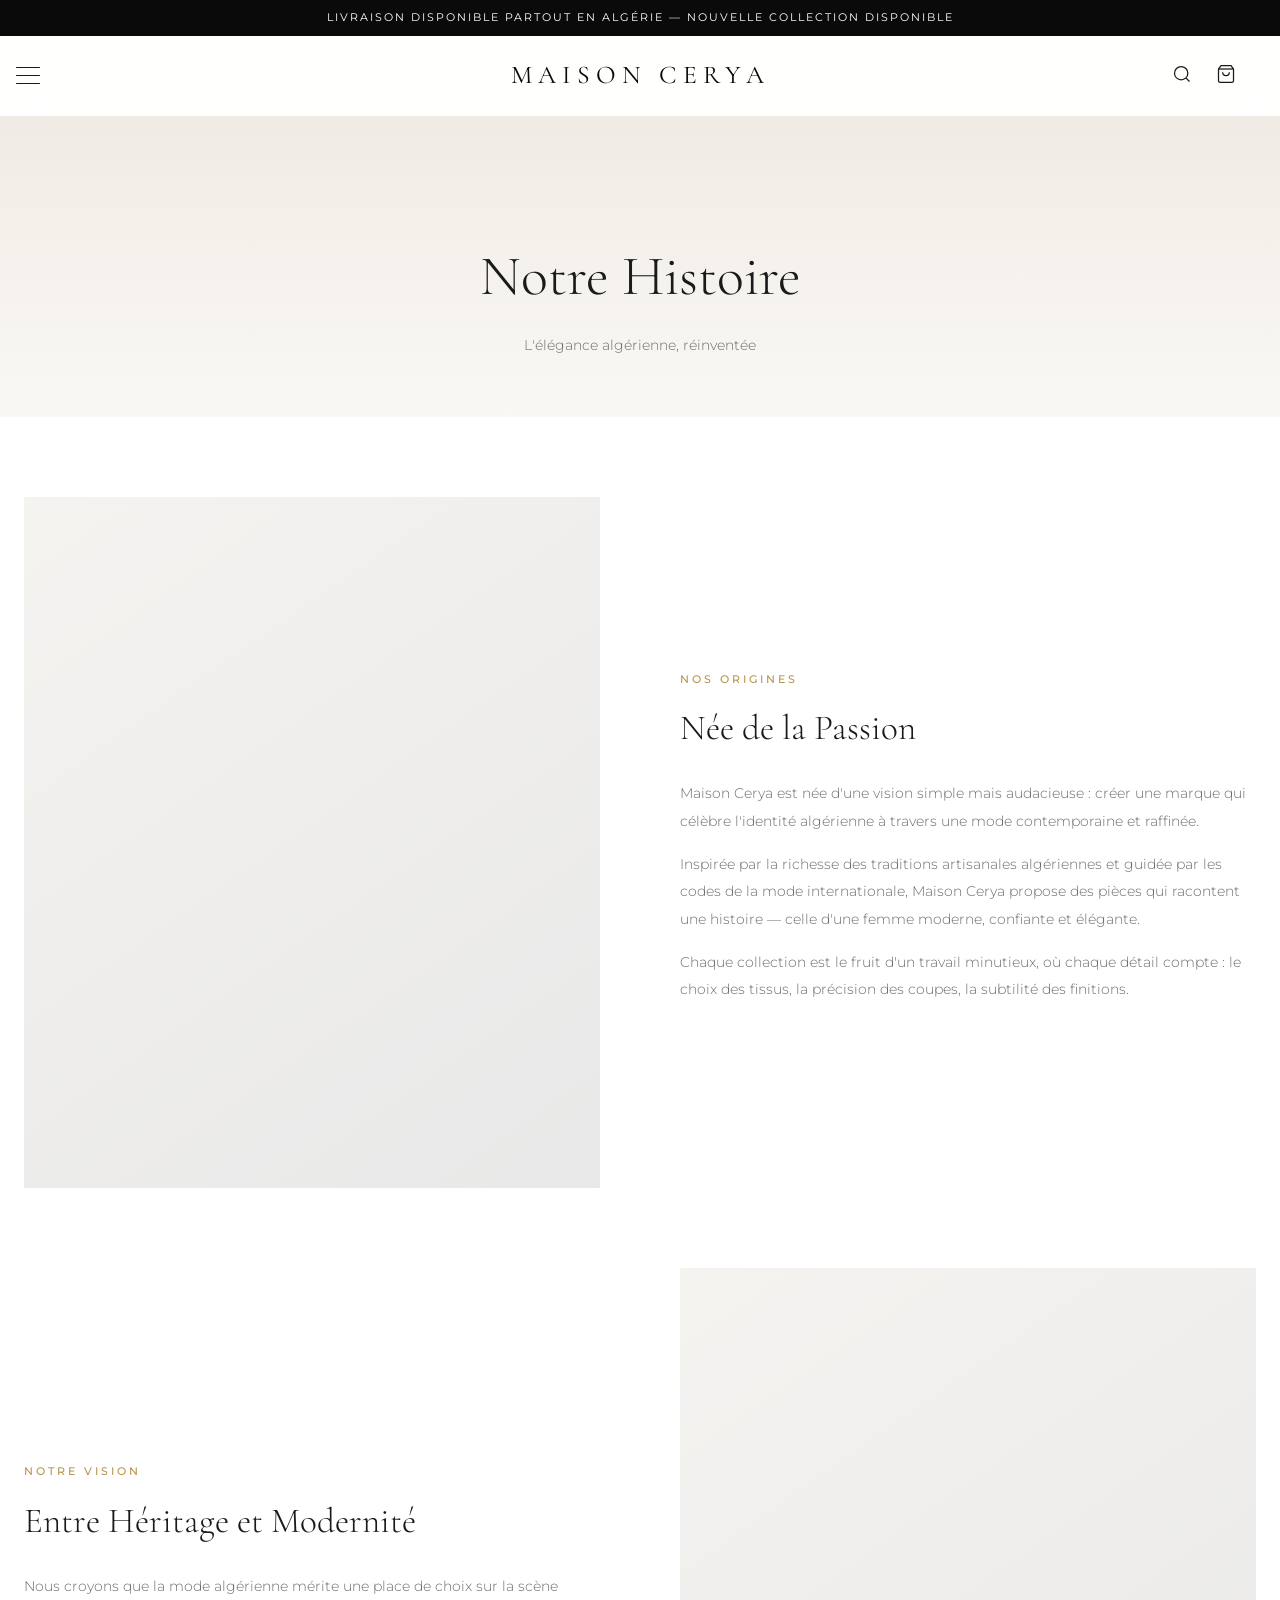
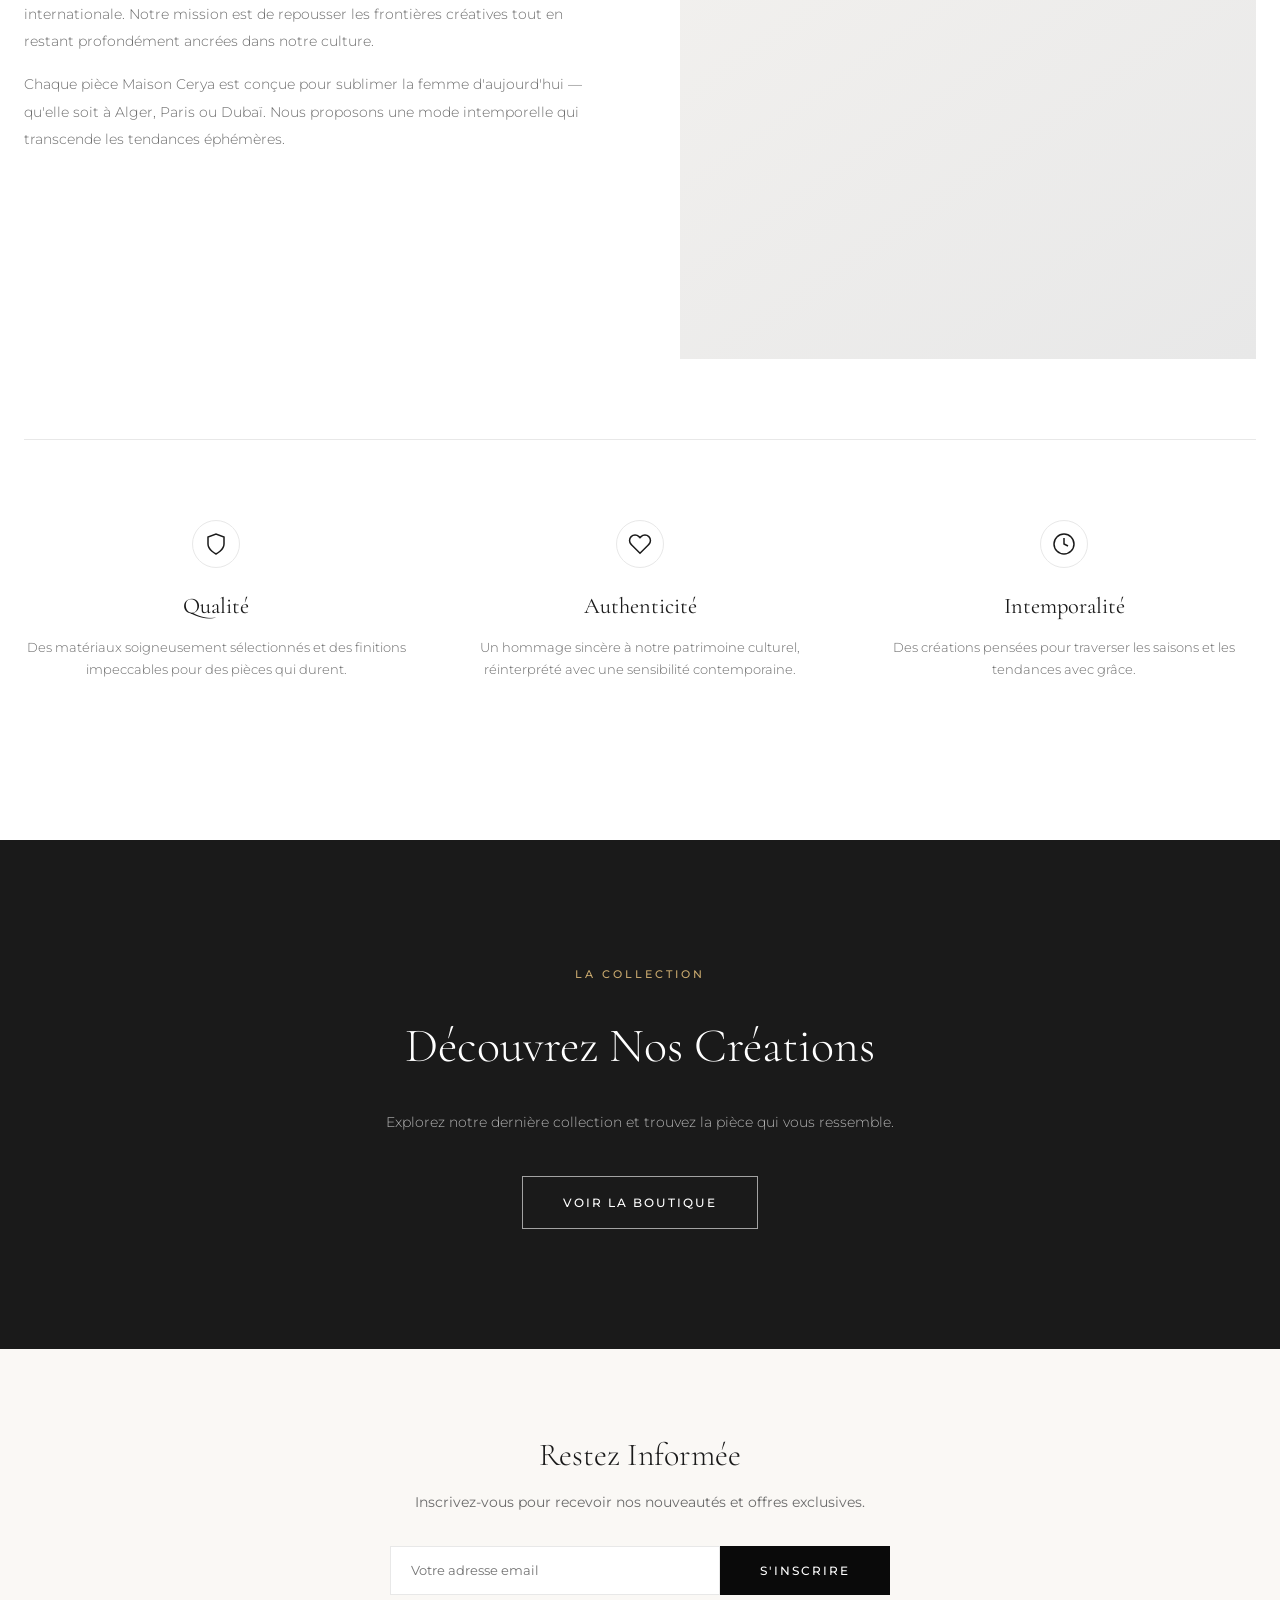
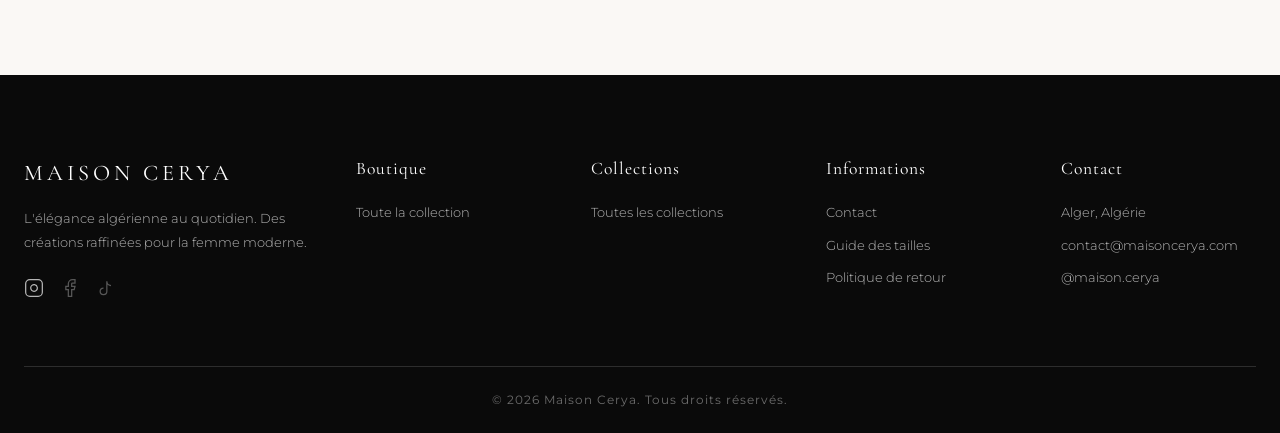
==== commit ef17777b: "feat: full UX audit — homepage content, functional search, trust pages, semantic fixes - Add hero vi" ====
--- a/about.html
+++ b/about.html
@@ -150,7 +150,7 @@
           <a href="shop.html" class="btn btn-primary">Explorer la boutique</a>
         </div>
       </div>
-      <div class="cart-footer" id="cartFooter" style="display: none">
+      <div class="cart-footer" id="cartFooter" hidden>
         <div class="cart-total">
           <span>Total</span>
           <span id="cartTotal">0 DA</span>
@@ -343,7 +343,7 @@
                   <line x1="17.5" y1="6.5" x2="17.51" y2="6.5" />
                 </svg>
               </a>
-              <a href="#" aria-label="Facebook">
+              <span class="social-link-disabled" aria-hidden="true">
                 <svg
                   width="20"
                   height="20"
@@ -356,8 +356,8 @@
                     d="M18 2h-3a5 5 0 00-5 5v3H7v4h3v8h4v-8h3l1-4h-4V7a1 1 0 011-1h3z"
                   />
                 </svg>
-              </a>
-              <a href="#" aria-label="TikTok">
+              </span>
+              <span class="social-link-disabled" aria-hidden="true">
                 <svg
                   width="20"
                   height="20"
@@ -368,7 +368,7 @@
                 >
                   <path d="M9 12a4 4 0 104 4V4a5 5 0 005 5" />
                 </svg>
-              </a>
+              </span>
             </div>
           </div>
           <div class="footer-col">
@@ -387,8 +387,8 @@
             <h4>Informations</h4>
             <ul>
               <li><a href="contact.html">Contact</a></li>
-              <li><a href="#">Guide des tailles</a></li>
-              <li><a href="#">Politique de retour</a></li>
+              <li><a href="guide-tailles.html">Guide des tailles</a></li>
+              <li><a href="retours.html">Politique de retour</a></li>
             </ul>
           </div>
           <div class="footer-col">
--- a/css/style.css
+++ b/css/style.css
@@ -139,6 +139,15 @@
   background: rgba(255, 255, 255, 0.12);
   color: var(--color-white);
   border-color: var(--color-white);
+}
+
+.btn-light {
+  background: var(--color-white);
+  color: var(--color-dark);
+}
+
+.btn-light:hover {
+  background: var(--color-off-white);
 }
 
 .btn-full {
@@ -587,6 +596,18 @@
   position: relative;
   z-index: 2;
   color: var(--color-white);
+  max-width: 760px;
+  padding: 0 24px;
+}
+
+.landing-kicker {
+  display: inline-block;
+  font-size: 0.72rem;
+  font-weight: 500;
+  letter-spacing: 4px;
+  text-transform: uppercase;
+  color: rgba(255, 255, 255, 0.72);
+  margin-bottom: 22px;
 }
 
 .landing-hero-content h1 {
@@ -596,6 +617,80 @@
   letter-spacing: clamp(6px, 2vw, 14px);
   color: var(--color-white);
   margin-bottom: 48px;
+}
+
+.landing-hero-copy {
+  max-width: 620px;
+  margin: 0 auto 32px;
+  font-size: 0.92rem;
+  font-weight: 300;
+  line-height: 1.9;
+  color: rgba(255, 255, 255, 0.82);
+}
+
+.landing-hero-actions {
+  display: flex;
+  align-items: center;
+  justify-content: center;
+  gap: 16px;
+}
+
+.landing-intro {
+  background: linear-gradient(180deg, var(--color-white) 0%, var(--color-cream) 100%);
+}
+
+.landing-intro-grid {
+  display: grid;
+  grid-template-columns: 1.1fr 0.9fr;
+  gap: 56px;
+  align-items: start;
+  margin-bottom: 40px;
+}
+
+.landing-intro-body p {
+  font-size: 0.92rem;
+  line-height: 1.9;
+  color: var(--color-gray);
+  margin-bottom: 28px;
+}
+
+.landing-intro-actions {
+  display: flex;
+  flex-wrap: wrap;
+  gap: 14px;
+}
+
+.landing-value-grid {
+  display: grid;
+  grid-template-columns: repeat(3, 1fr);
+  gap: 24px;
+}
+
+.landing-value-card {
+  background: rgba(255, 255, 255, 0.82);
+  border: 1px solid rgba(0, 0, 0, 0.06);
+  padding: 28px;
+  min-height: 180px;
+}
+
+.landing-value-title {
+  display: inline-block;
+  font-size: 0.74rem;
+  font-weight: 600;
+  letter-spacing: 2px;
+  text-transform: uppercase;
+  color: var(--color-dark);
+  margin-bottom: 14px;
+}
+
+.landing-value-card p {
+  font-size: 0.84rem;
+  line-height: 1.8;
+  color: var(--color-gray);
+}
+
+.landing-featured {
+  background: var(--color-white);
 }
 
 .landing-hero .hero-scroll span {
@@ -1014,7 +1109,16 @@
 
 .product-card {
   position: relative;
+}
+
+.product-card-link {
   display: block;
+  color: inherit;
+}
+
+.product-card-link--info {
+  position: relative;
+  z-index: 1;
 }
 
 .product-image {
@@ -1035,7 +1139,13 @@
   transition: transform 0.8s cubic-bezier(0.25, 0.46, 0.45, 0.94);
 }
 
-.product-card:hover .product-image img {
+.product-image .product-card-link {
+  position: absolute;
+  inset: 0;
+}
+
+.product-card:hover .product-image img,
+.product-card:focus-within .product-image img {
   transform: scale(1.05);
 }
 
@@ -1056,7 +1166,8 @@
   transition: transform 0.8s cubic-bezier(0.25, 0.46, 0.45, 0.94);
 }
 
-.product-card:hover .product-placeholder {
+.product-card:hover .product-placeholder,
+.product-card:focus-within .product-placeholder {
   transform: scale(1.05);
 }
 
@@ -1078,6 +1189,7 @@
   bottom: 0;
   left: 0;
   right: 0;
+  border: none;
   background: rgba(255, 255, 255, 0.95);
   padding: 12px;
   text-align: center;
@@ -1087,10 +1199,11 @@
   text-transform: uppercase;
   transform: translateY(100%);
   transition: var(--transition);
-  z-index: 1;
-}
-
-.product-card:hover .product-quick-add {
+  z-index: 2;
+}
+
+.product-card:hover .product-quick-add,
+.product-card:focus-within .product-quick-add {
   transform: translateY(0);
 }
 
@@ -1262,6 +1375,12 @@
   color: var(--color-light-gray);
 }
 
+.social-link-disabled {
+  display: inline-flex;
+  color: var(--color-light-gray);
+  opacity: 0.45;
+}
+
 .social-links a:hover {
   color: var(--color-warm);
 }
@@ -1346,20 +1465,25 @@
   display: flex;
   align-items: center;
   justify-content: space-between;
+  gap: 20px;
+  flex-wrap: wrap;
   padding: 20px 0;
   border-bottom: 1px solid var(--color-silver);
-  margin-bottom: 40px;
+  margin-bottom: 18px;
 }
 
 .shop-count {
   font-size: 0.8rem;
   color: var(--color-gray);
+  min-width: 120px;
 }
 
 .shop-filters {
   display: flex;
   gap: 24px;
   align-items: center;
+  flex-wrap: wrap;
+  justify-content: flex-end;
 }
 
 .filter-btn {
@@ -1395,6 +1519,90 @@
   padding: 8px 16px;
   background: transparent;
   cursor: pointer;
+  min-width: 190px;
+}
+
+.shop-active-state {
+  display: none;
+  align-items: center;
+  justify-content: space-between;
+  gap: 20px;
+  padding-bottom: 28px;
+}
+
+.shop-active-state.visible {
+  display: flex;
+}
+
+.shop-state-summary {
+  display: flex;
+  flex-wrap: wrap;
+  align-items: center;
+  gap: 12px;
+}
+
+.shop-state-label {
+  font-size: 0.78rem;
+  color: var(--color-gray);
+}
+
+.shop-state-chips {
+  display: flex;
+  flex-wrap: wrap;
+  gap: 10px;
+}
+
+.shop-state-chip {
+  display: inline-flex;
+  align-items: center;
+  padding: 8px 12px;
+  border: 1px solid var(--color-silver);
+  background: var(--color-cream);
+  font-size: 0.72rem;
+  letter-spacing: 1px;
+  text-transform: uppercase;
+  color: var(--color-dark);
+}
+
+.shop-state-clear {
+  font-size: 0.74rem;
+  letter-spacing: 1px;
+  text-transform: uppercase;
+  color: var(--color-gray);
+}
+
+.shop-state-clear:hover {
+  color: var(--color-dark);
+}
+
+.shop-empty-state {
+  max-width: 640px;
+  margin: 20px auto 0;
+  padding: 56px 24px;
+  text-align: center;
+  border: 1px solid var(--color-silver);
+  background: linear-gradient(180deg, var(--color-white) 0%, var(--color-cream) 100%);
+}
+
+.shop-empty-state h3 {
+  font-family: var(--font-heading);
+  font-size: clamp(1.8rem, 4vw, 2.5rem);
+  font-weight: 300;
+  margin-bottom: 14px;
+}
+
+.shop-empty-state p {
+  max-width: 520px;
+  margin: 0 auto 28px;
+  font-size: 0.88rem;
+  color: var(--color-gray);
+}
+
+.shop-empty-actions {
+  display: flex;
+  justify-content: center;
+  flex-wrap: wrap;
+  gap: 12px;
 }
 
 /* --- Product Detail --- */
@@ -1796,6 +2004,131 @@
   gap: 20px;
 }
 
+/* --- Information Pages --- */
+.info-page {
+  padding: 80px 0;
+}
+
+.info-page-grid {
+  display: grid;
+  grid-template-columns: 0.75fr 1.25fr;
+  gap: 56px;
+  align-items: start;
+}
+
+.info-page-intro {
+  position: sticky;
+  top: calc(var(--header-height) + var(--announcement-height) + 32px);
+}
+
+.info-page-intro h2 {
+  font-family: var(--font-heading);
+  font-size: 2rem;
+  font-weight: 300;
+  margin-bottom: 20px;
+}
+
+.info-page-intro p {
+  font-size: 0.88rem;
+  line-height: 1.9;
+  color: var(--color-gray);
+  margin-bottom: 24px;
+}
+
+.info-note {
+  padding: 18px 20px;
+  background: linear-gradient(180deg, var(--color-white) 0%, var(--color-cream) 100%);
+  border: 1px solid var(--color-silver);
+  border-left: 2px solid var(--color-warm);
+  font-size: 0.8rem;
+  color: var(--color-gray);
+}
+
+.info-page-content {
+  display: grid;
+  gap: 24px;
+}
+
+.info-section {
+  border: 1px solid var(--color-silver);
+  padding: 28px;
+  background: var(--color-white);
+}
+
+.info-section h3 {
+  font-family: var(--font-heading);
+  font-size: 1.55rem;
+  font-weight: 300;
+  margin-bottom: 14px;
+}
+
+.info-section p,
+.info-section li {
+  font-size: 0.88rem;
+  line-height: 1.9;
+  color: var(--color-gray);
+}
+
+.info-section ul {
+  display: grid;
+  gap: 10px;
+}
+
+.size-table-wrapper {
+  overflow-x: auto;
+}
+
+.size-table {
+  width: 100%;
+  border-collapse: collapse;
+  min-width: 520px;
+}
+
+.size-table th,
+.size-table td {
+  padding: 14px 16px;
+  text-align: left;
+  border-bottom: 1px solid var(--color-silver);
+}
+
+.size-table th {
+  font-size: 0.68rem;
+  font-weight: 600;
+  letter-spacing: 1.8px;
+  text-transform: uppercase;
+  color: var(--color-dark);
+}
+
+.size-table td {
+  font-size: 0.84rem;
+  color: var(--color-gray);
+}
+
+.policy-grid {
+  display: grid;
+  grid-template-columns: repeat(2, 1fr);
+  gap: 20px;
+}
+
+.policy-card {
+  padding: 24px;
+  border: 1px solid var(--color-silver);
+  background: linear-gradient(180deg, var(--color-white) 0%, var(--color-cream) 100%);
+}
+
+.policy-card h3 {
+  font-family: var(--font-heading);
+  font-size: 1.4rem;
+  font-weight: 300;
+  margin-bottom: 12px;
+}
+
+.policy-card p {
+  font-size: 0.84rem;
+  line-height: 1.8;
+  color: var(--color-gray);
+}
+
 /* --- Animations --- */
 .fade-up {
   opacity: 0;
@@ -1904,6 +2237,36 @@
     width: 100%;
   }
 
+  .landing-hero {
+    min-height: 560px;
+  }
+
+  .landing-hero-content h1 {
+    margin-bottom: 24px;
+  }
+
+  .landing-hero-copy {
+    font-size: 0.84rem;
+    margin-bottom: 24px;
+  }
+
+  .landing-hero-actions,
+  .landing-intro-actions,
+  .shop-empty-actions {
+    flex-direction: column;
+    align-items: stretch;
+  }
+
+  .landing-intro-grid,
+  .landing-value-grid {
+    grid-template-columns: 1fr;
+    gap: 24px;
+  }
+
+  .landing-value-card {
+    min-height: 0;
+  }
+
   .footer-grid {
     grid-template-columns: 1fr;
     gap: 32px;
@@ -1949,6 +2312,16 @@
   .contact-grid {
     grid-template-columns: 1fr;
     gap: 40px;
+  }
+
+  .info-page-grid,
+  .policy-grid {
+    grid-template-columns: 1fr;
+    gap: 24px;
+  }
+
+  .info-page-intro {
+    position: static;
   }
 
   .form-row {
@@ -1959,6 +2332,27 @@
     flex-direction: column;
     gap: 16px;
     align-items: flex-start;
+  }
+
+  .shop-filters,
+  .shop-active-state.visible,
+  .shop-state-summary,
+  .shop-state-chips {
+    width: 100%;
+  }
+
+  .shop-filters {
+    gap: 12px;
+  }
+
+  .sort-select {
+    width: 100%;
+  }
+
+  .product-quick-add {
+    transform: translateY(0);
+    font-size: 0.66rem;
+    letter-spacing: 1.2px;
   }
 
   .cart-sidebar {
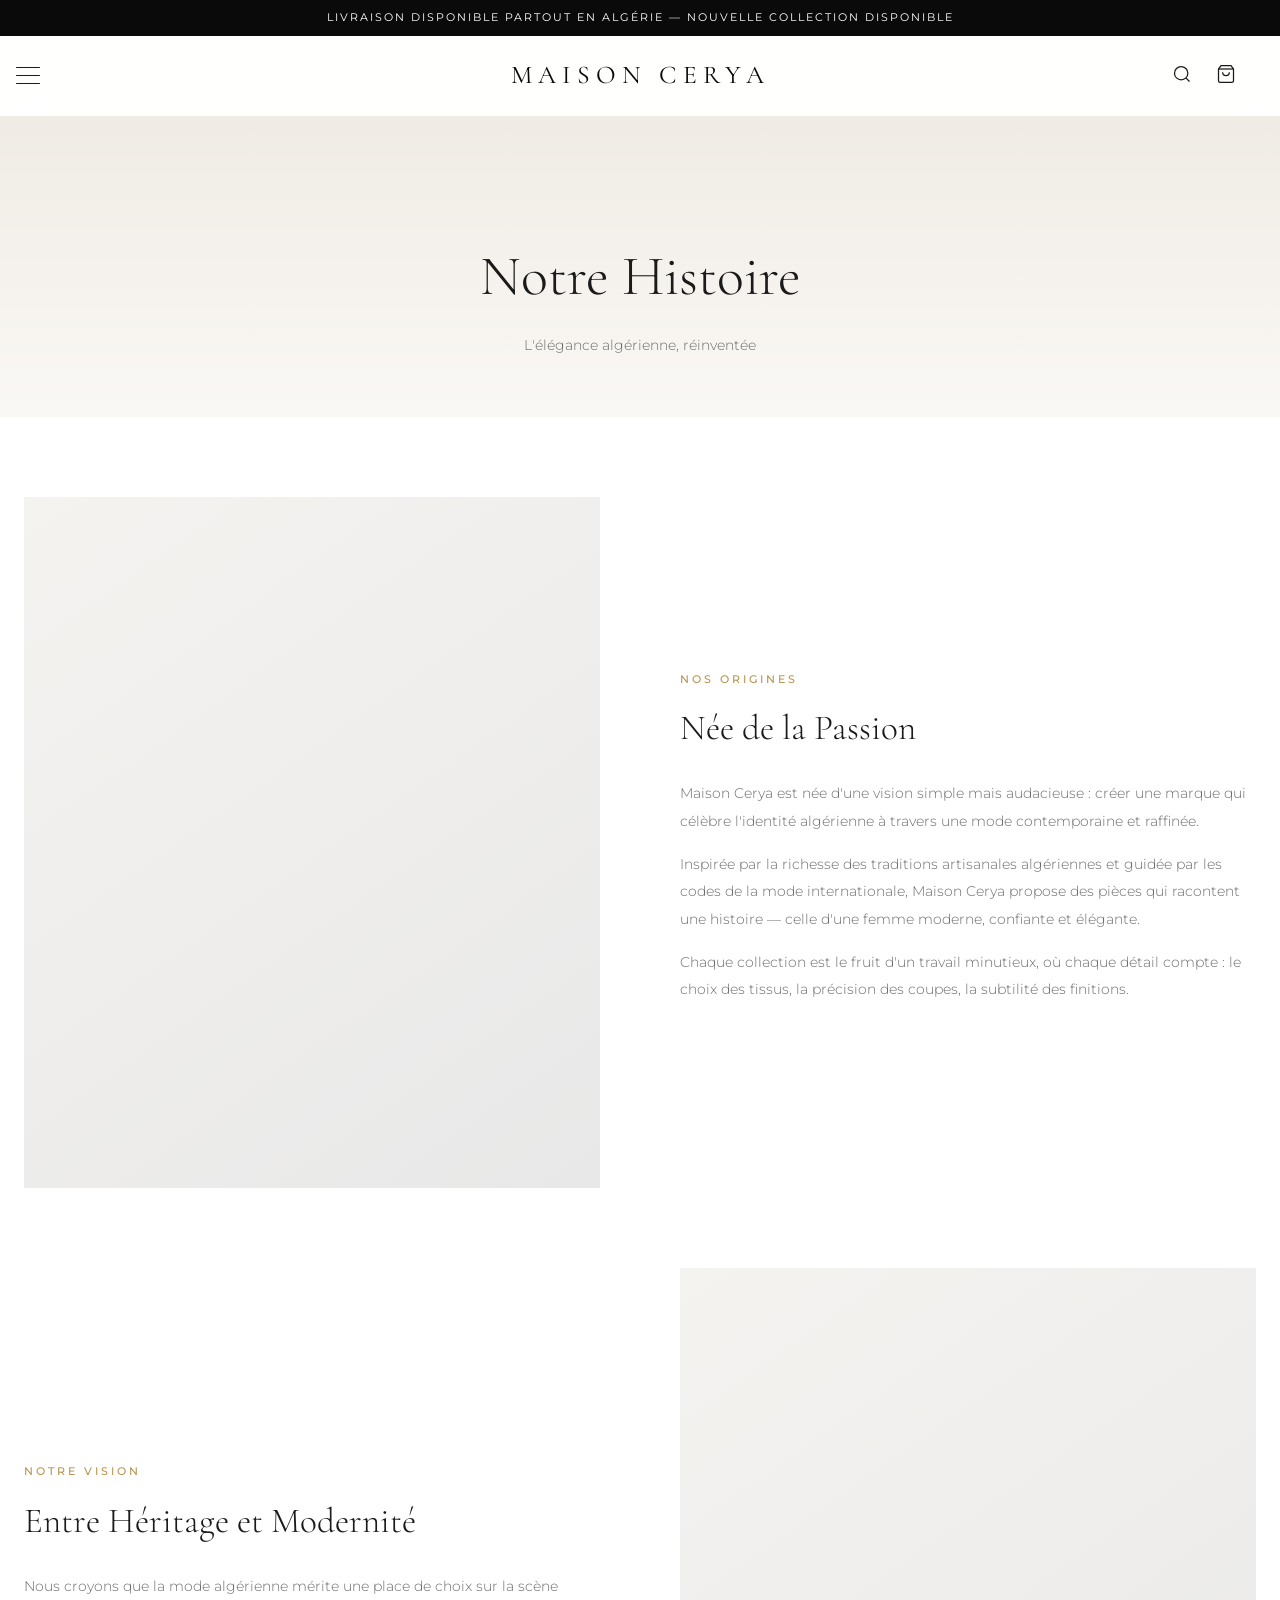
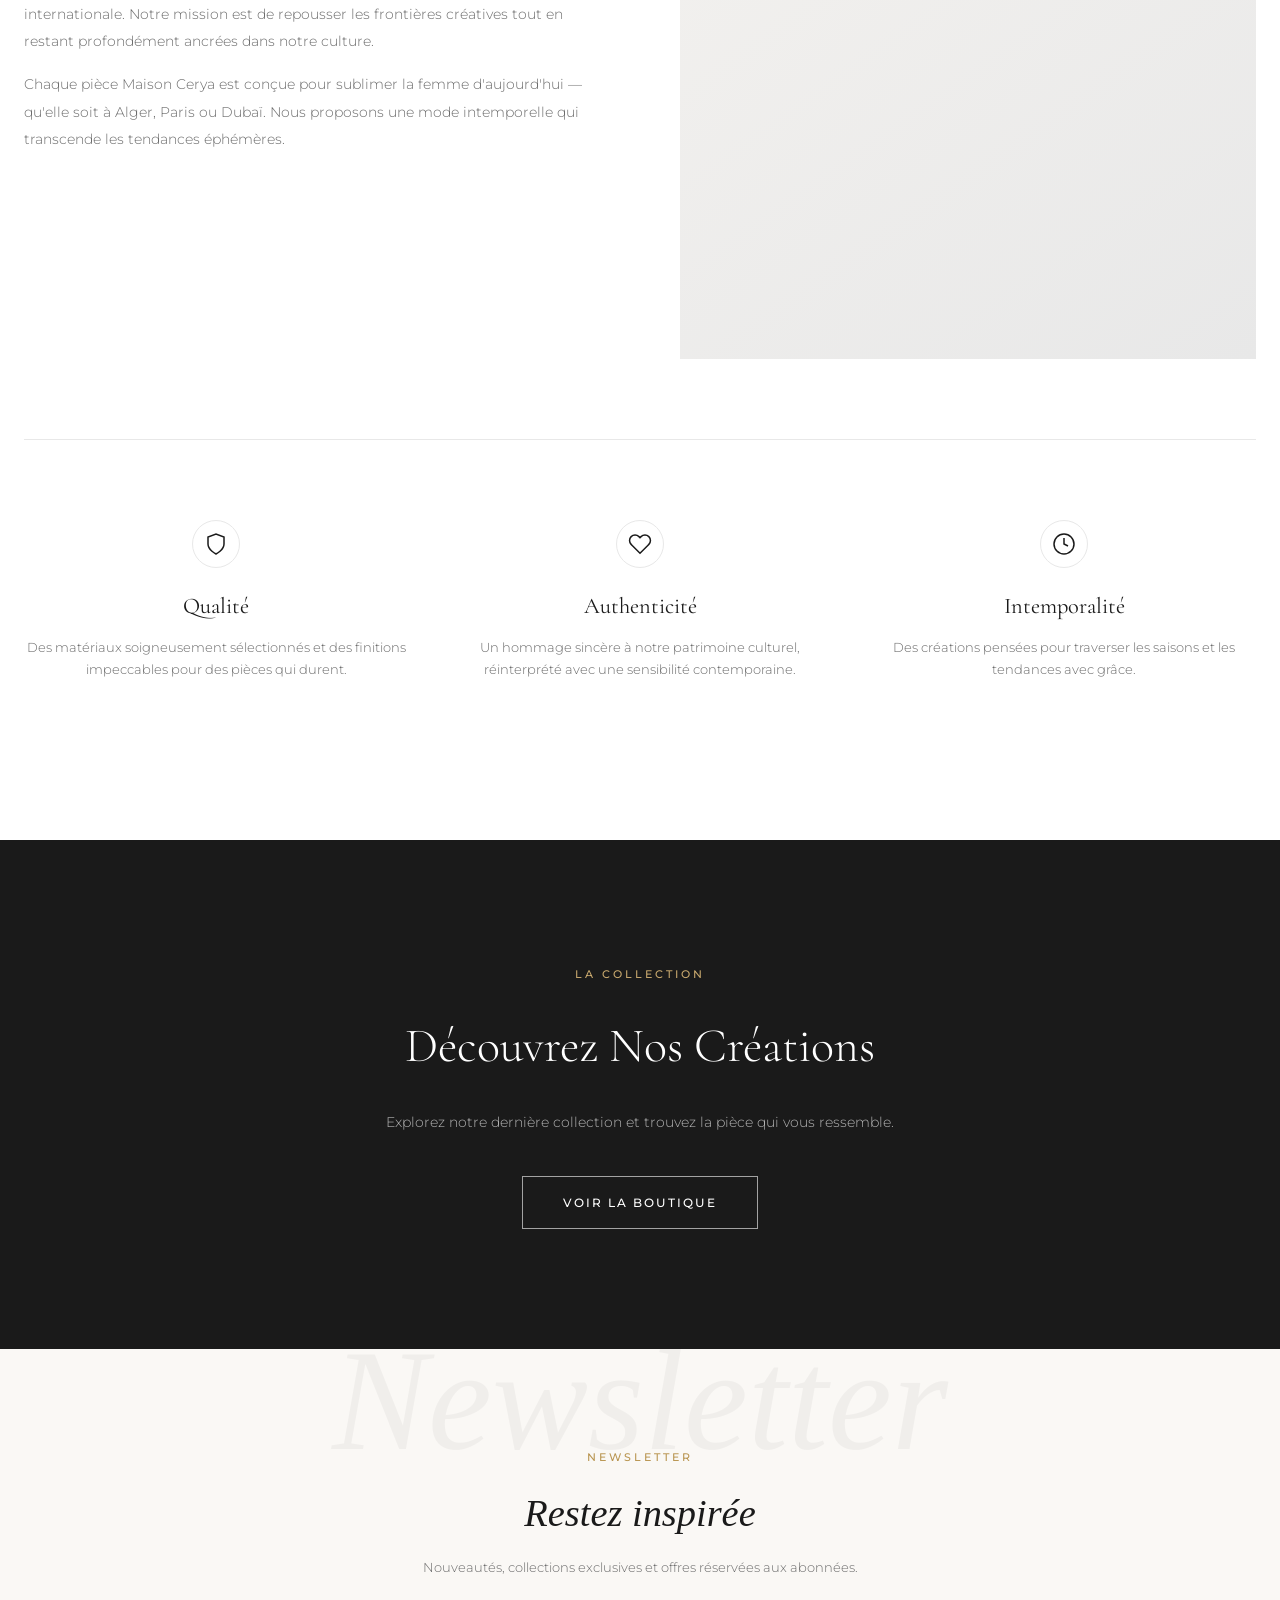
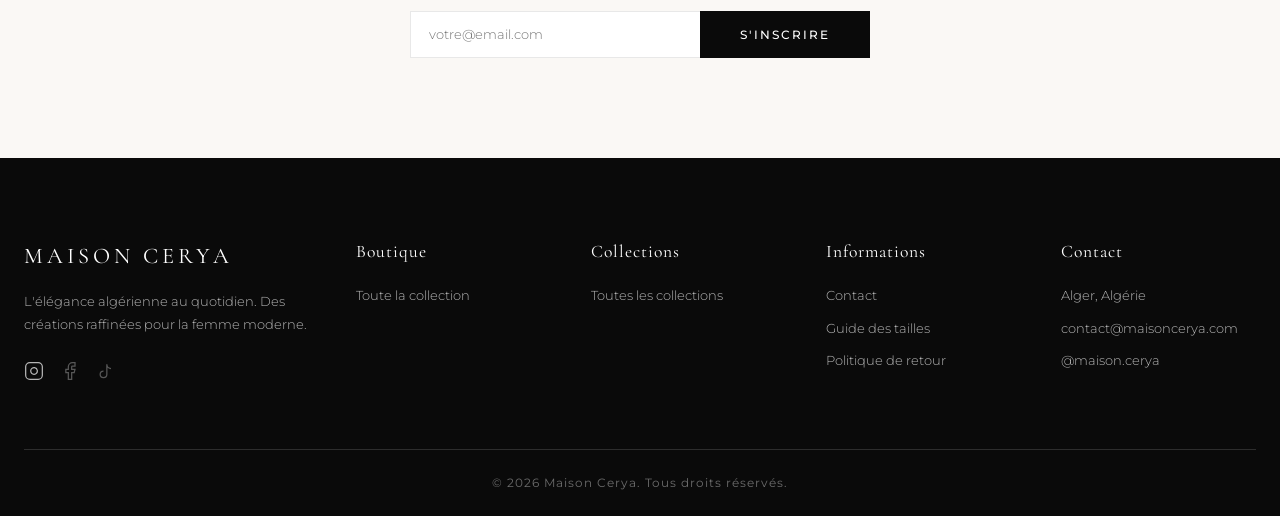
==== commit 0341b0e5: "feat: editorial UX polish from design system handoff Apply seven minimalist refinements identified d" ====
--- a/about.html
+++ b/about.html
@@ -301,12 +301,13 @@
     <section class="newsletter">
       <div class="container">
         <div class="newsletter-content">
-          <h2>Restez Informée</h2>
+          <span class="newsletter-tag">Newsletter</span>
+          <h2>Restez inspirée</h2>
           <p>
-            Inscrivez-vous pour recevoir nos nouveautés et offres exclusives.
+            Nouveautés, collections exclusives et offres réservées aux abonnées.
           </p>
           <form class="newsletter-form" id="newsletterForm">
-            <input type="email" placeholder="Votre adresse email" required />
+            <input type="email" placeholder="votre@email.com" required />
             <button type="submit" class="btn btn-primary">S'inscrire</button>
           </form>
         </div>
--- a/css/style.css
+++ b/css/style.css
@@ -667,8 +667,7 @@
 }
 
 .landing-value-card {
-  background: rgba(255, 255, 255, 0.82);
-  border: 1px solid rgba(0, 0, 0, 0.06);
+  background: var(--color-cream);
   padding: 28px;
   min-height: 180px;
 }
@@ -693,16 +692,28 @@
   background: var(--color-white);
 }
 
+.landing-featured .products-grid {
+  align-items: end;
+}
+
+.landing-featured .products-grid > .product-card:nth-child(even) {
+  margin-top: 40px;
+}
+
 .landing-hero .hero-scroll span {
-  color: rgba(255, 255, 255, 0.5);
+  color: rgba(255, 255, 255, 0.3);
 }
 
 .landing-hero .scroll-line {
-  background: rgba(255, 255, 255, 0.2);
+  background: rgba(255, 255, 255, 0.12);
 }
 
 .landing-hero .scroll-line::after {
-  background: var(--color-white);
+  background: linear-gradient(
+    180deg,
+    rgba(255, 255, 255, 0) 0%,
+    rgba(255, 255, 255, 0.7) 100%
+  );
 }
 
 /* --- Search Overlay --- */
@@ -968,16 +979,17 @@
 }
 
 .hero-scroll span {
-  font-size: 0.65rem;
-  letter-spacing: 2px;
+  font-size: 0.58rem;
+  letter-spacing: 3px;
   text-transform: uppercase;
   color: var(--color-light-gray);
+  font-weight: 400;
 }
 
 .scroll-line {
   width: 1px;
-  height: 40px;
-  background: var(--color-light-gray);
+  height: 52px;
+  background: var(--color-silver);
   position: relative;
   overflow: hidden;
 }
@@ -988,9 +1000,13 @@
   top: -100%;
   left: 0;
   width: 100%;
-  height: 100%;
-  background: var(--color-dark);
-  animation: scrollDown 2s infinite;
+  height: 60%;
+  background: linear-gradient(
+    180deg,
+    rgba(26, 26, 26, 0) 0%,
+    rgba(26, 26, 26, 0.7) 100%
+  );
+  animation: scrollDown 3s cubic-bezier(0.4, 0, 0.2, 1) infinite;
 }
 
 @keyframes scrollDown {
@@ -1297,26 +1313,60 @@
 /* --- Newsletter --- */
 .newsletter {
   background: var(--color-cream);
-  padding: 80px 24px;
+  padding: 100px 24px;
+  overflow: hidden;
+  position: relative;
+}
+
+.newsletter::before {
+  content: "Newsletter";
+  position: absolute;
+  top: -20px;
+  left: 50%;
+  transform: translateX(-50%);
+  font-family: var(--font-heading);
+  font-size: clamp(5rem, 12vw, 9rem);
+  font-weight: 300;
+  font-style: italic;
+  color: rgba(0, 0, 0, 0.04);
+  white-space: nowrap;
+  user-select: none;
+  pointer-events: none;
+  line-height: 1;
 }
 
 .newsletter-content {
   text-align: center;
-  max-width: 500px;
+  max-width: 460px;
   margin: 0 auto;
+  position: relative;
+}
+
+.newsletter-tag {
+  display: block;
+  font-size: 0.68rem;
+  font-weight: 500;
+  letter-spacing: 3px;
+  text-transform: uppercase;
+  color: var(--color-warm-dark);
+  margin-bottom: 16px;
 }
 
 .newsletter-content h2 {
   font-family: var(--font-heading);
-  font-size: 2rem;
-  font-weight: 300;
+  font-size: clamp(1.8rem, 3vw, 2.4rem);
+  font-weight: 300;
+  font-style: italic;
   margin-bottom: 12px;
+  color: var(--color-dark);
 }
 
 .newsletter-content p {
-  font-size: 0.85rem;
+  font-size: 0.84rem;
   color: var(--color-gray);
   margin-bottom: 32px;
+  font-weight: 300;
+  line-height: 1.7;
 }
 
 .newsletter-form {
@@ -1326,10 +1376,14 @@
 
 .newsletter-form input {
   flex: 1;
-  padding: 16px 20px;
+  padding: 14px 18px;
   border: 1px solid var(--color-silver);
+  border-right: none;
   background: var(--color-white);
+  font-family: var(--font-body);
   font-size: 0.8rem;
+  font-weight: 300;
+  outline: none;
 }
 
 .newsletter-form .btn {
@@ -2225,12 +2279,28 @@
     gap: 16px;
   }
 
+  .landing-featured .products-grid {
+    align-items: stretch;
+  }
+
+  .landing-featured .products-grid > .product-card:nth-child(even) {
+    margin-top: 0;
+  }
+
   .instagram-grid {
     grid-template-columns: repeat(3, 1fr);
   }
 
+  .newsletter {
+    padding: 60px 24px;
+  }
+
   .newsletter-form {
     flex-direction: column;
+  }
+
+  .newsletter-form input {
+    border-right: 1px solid var(--color-silver);
   }
 
   .newsletter-form .btn {
@@ -2430,7 +2500,9 @@
   border-bottom: 1px solid var(--color-charcoal);
   text-decoration: none;
   color: var(--color-white);
-  transition: all 0.4s ease;
+  background: transparent;
+  transition: padding 0.4s cubic-bezier(0.25, 0.46, 0.45, 0.94),
+    background 0.4s ease, color 0.4s ease;
 }
 
 .collection-teaser-item:first-child {
@@ -2438,7 +2510,13 @@
 }
 
 .collection-teaser-item:hover {
-  padding-left: 12px;
+  padding-left: 16px;
+  padding-right: 16px;
+  background: rgba(201, 169, 110, 0.06);
+}
+
+.collection-teaser-item:hover .collection-teaser-name {
+  color: var(--color-warm-light);
 }
 
 .collection-teaser-name {
@@ -2446,6 +2524,7 @@
   font-size: clamp(1.4rem, 3vw, 2rem);
   font-weight: 300;
   letter-spacing: 1px;
+  transition: color 0.4s ease;
 }
 
 .collection-teaser-arrow {
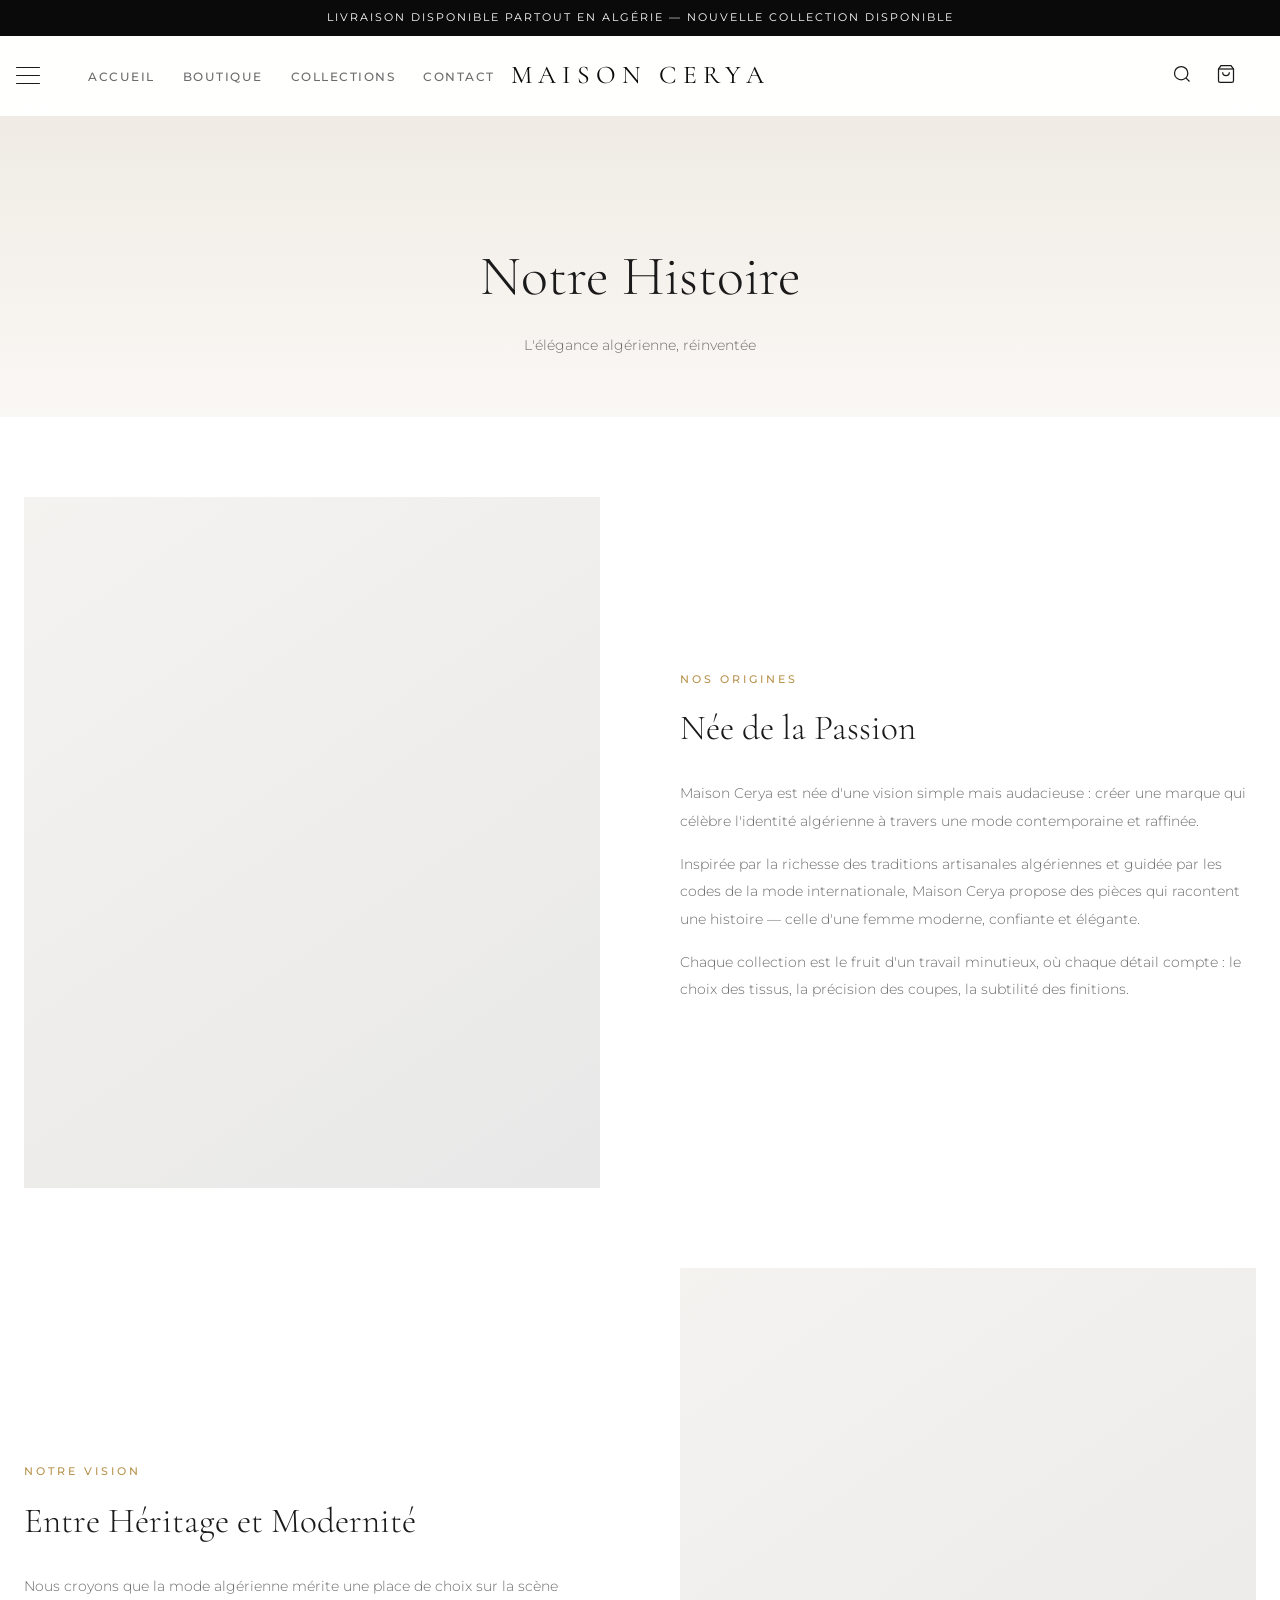
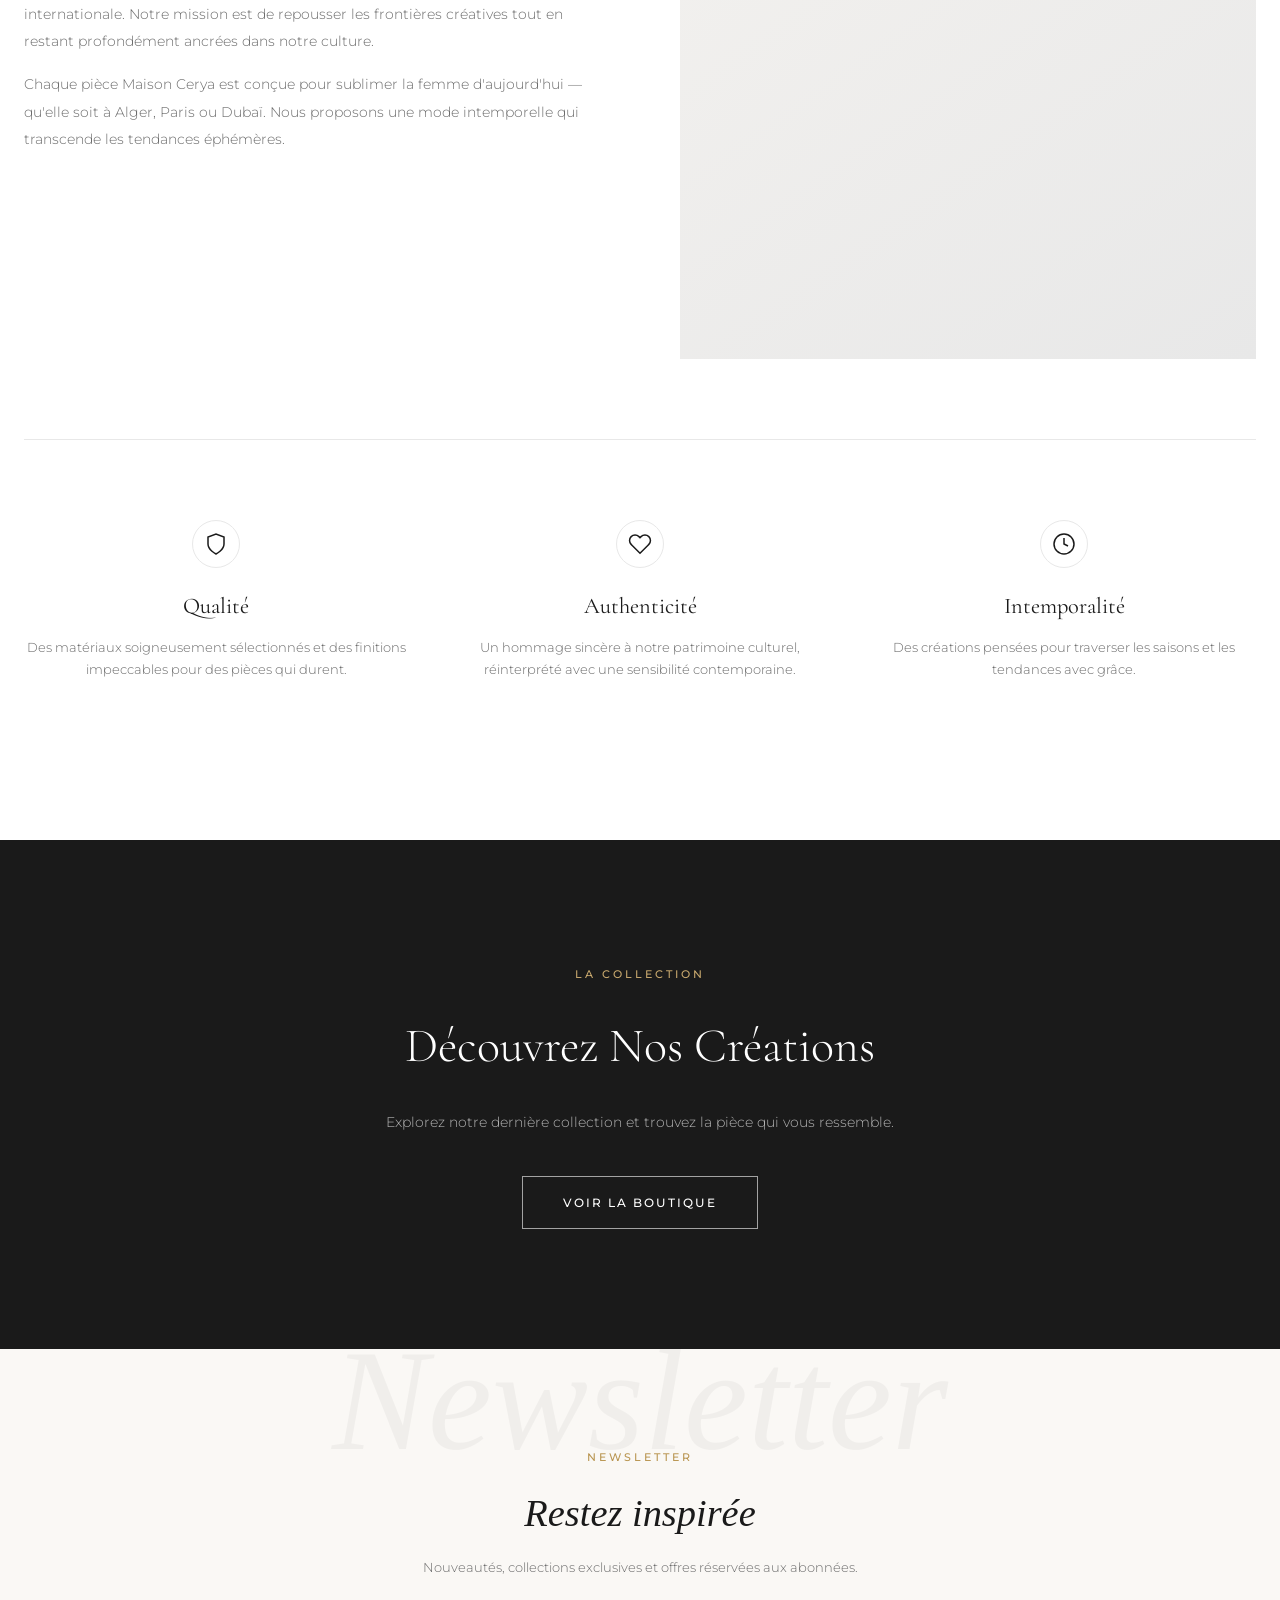
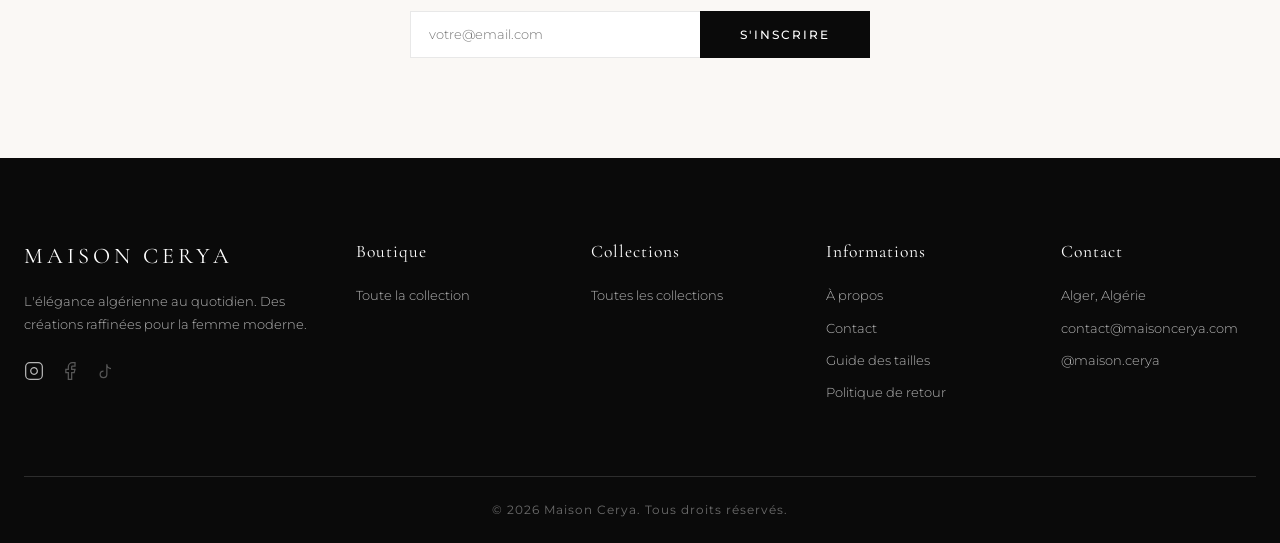
==== commit e3f94cf9: "fix: full UX/design/technical polish pass Technical fixes: - Handle Shopify load failures: spinners " ====
--- a/about.html
+++ b/about.html
@@ -8,6 +8,13 @@
       name="description"
       content="Découvrez l'histoire de Maison Cerya, marque de vêtements pour femmes alliant tradition algérienne et modernité."
     />
+    <meta name="theme-color" content="#0a0a0a" />
+    <meta property="og:site_name" content="Maison Cerya" />
+    <meta property="og:type" content="website" />
+    <meta property="og:title" content="Notre Histoire — Maison Cerya" />
+    <meta property="og:description" content="Découvrez l'histoire de Maison Cerya, marque de vêtements pour femmes alliant tradition algérienne et modernité." />
+    <meta property="og:locale" content="fr_FR" />
+    <link rel="icon" href="data:image/svg+xml,%3Csvg%20xmlns%3D%27http%3A%2F%2Fwww.w3.org%2F2000%2Fsvg%27%20viewBox%3D%270%200%2064%2064%27%3E%3Crect%20width%3D%2764%27%20height%3D%2764%27%20fill%3D%27%230a0a0a%27%2F%3E%3Ctext%20x%3D%2732%27%20y%3D%2745%27%20font-family%3D%27Georgia%2Cserif%27%20font-size%3D%2738%27%20fill%3D%27%23c9a96e%27%20text-anchor%3D%27middle%27%3EC%3C%2Ftext%3E%3C%2Fsvg%3E" />
     <link rel="preconnect" href="https://fonts.googleapis.com" />
     <link rel="preconnect" href="https://fonts.gstatic.com" crossorigin />
     <link
@@ -27,7 +34,12 @@
     <!-- Navigation -->
     <nav class="navbar" id="navbar">
       <div class="nav-container">
-        <button class="menu-toggle" id="menuToggle" aria-label="Menu">
+        <button
+          class="menu-toggle"
+          id="menuToggle"
+          aria-label="Menu"
+          aria-expanded="false"
+        >
           <span></span>
           <span></span>
           <span></span>
@@ -83,13 +95,14 @@
 
     <!-- Sidebar Navigation -->
     <div class="sidebar-overlay" id="sidebarOverlay"></div>
-    <nav class="sidebar-nav" id="sidebarNav">
+    <nav class="sidebar-nav" id="sidebarNav" aria-label="Menu principal">
       <div class="sidebar-content">
         <div class="sidebar-col sidebar-main-links">
           <ul>
             <li><a href="index.html">Accueil</a></li>
             <li><a href="shop.html">Boutique</a></li>
             <li><a href="collections.html">Collections</a></li>
+            <li><a href="about.html">À propos</a></li>
             <li><a href="contact.html">Contact</a></li>
           </ul>
         </div>
@@ -101,13 +114,20 @@
     </nav>
 
     <!-- Search Overlay -->
-    <div class="search-overlay" id="searchOverlay">
+    <div
+      class="search-overlay"
+      id="searchOverlay"
+      role="dialog"
+      aria-modal="true"
+      aria-label="Recherche"
+    >
       <div class="search-container">
         <input
           type="text"
           placeholder="Rechercher..."
           id="searchInput"
           autocomplete="off"
+          aria-label="Rechercher un produit"
         />
         <button class="search-close" id="searchClose" aria-label="Fermer">
           <svg
@@ -127,7 +147,13 @@
 
     <!-- Cart Sidebar -->
     <div class="cart-overlay" id="cartOverlay"></div>
-    <div class="cart-sidebar" id="cartSidebar">
+    <div
+      class="cart-sidebar"
+      id="cartSidebar"
+      role="dialog"
+      aria-modal="true"
+      aria-label="Panier"
+    >
       <div class="cart-header">
         <h3>Votre Panier</h3>
         <button class="cart-close" id="cartClose" aria-label="Fermer">
@@ -307,7 +333,13 @@
             Nouveautés, collections exclusives et offres réservées aux abonnées.
           </p>
           <form class="newsletter-form" id="newsletterForm">
-            <input type="email" placeholder="votre@email.com" required />
+            <input
+              type="email"
+              name="email"
+              placeholder="votre@email.com"
+              aria-label="Votre adresse email"
+              required
+            />
             <button type="submit" class="btn btn-primary">S'inscrire</button>
           </form>
         </div>
@@ -387,6 +419,7 @@
           <div class="footer-col">
             <h4>Informations</h4>
             <ul>
+              <li><a href="about.html">À propos</a></li>
               <li><a href="contact.html">Contact</a></li>
               <li><a href="guide-tailles.html">Guide des tailles</a></li>
               <li><a href="retours.html">Politique de retour</a></li>
--- a/css/style.css
+++ b/css/style.css
@@ -506,8 +506,9 @@
   background: var(--color-dark);
 }
 
-/* Hide logo and icons when sidebar is open — only toggle visible */
+/* Hide logo, links and icons when sidebar is open — only toggle visible */
 body.sidebar-open .logo,
+body.sidebar-open .nav-links,
 body.sidebar-open .nav-icons {
   opacity: 0;
   pointer-events: none;
@@ -2252,9 +2253,24 @@
 
 @media (max-width: 768px) {
   .logo {
+    /* In flow next to the burger: clear the 56px absolute toggle */
     position: relative;
     left: auto;
     transform: none;
+    margin-left: 40px;
+    max-width: calc(100vw - 180px);
+    overflow: hidden;
+    text-align: left;
+  }
+
+  .logo-text {
+    font-size: 1.2rem;
+    letter-spacing: 3px;
+    white-space: nowrap;
+    overflow: hidden;
+    text-overflow: ellipsis;
+    display: inline-block;
+    max-width: 100%;
   }
 
   .nav-container {
@@ -2437,8 +2453,8 @@
   }
 
   .logo-text {
-    font-size: 1.2rem;
-    letter-spacing: 4px;
+    font-size: 1rem;
+    letter-spacing: 2px;
   }
 
   .hero {
@@ -2659,3 +2675,120 @@
     padding: 10px 0;
   }
 }
+
+/* --- UX & Accessibility Polish --- */
+
+/* Keyboard focus (outline is otherwise removed on inputs) */
+a:focus-visible,
+button:focus-visible,
+input:focus-visible,
+select:focus-visible,
+textarea:focus-visible {
+  outline: 2px solid var(--color-warm-dark);
+  outline-offset: 2px;
+}
+
+/* Primary nav links visible on large screens (burger keeps the full menu) */
+@media (min-width: 1200px) {
+  .nav-links {
+    display: flex;
+    gap: 28px;
+    margin-left: 48px;
+  }
+
+  .navbar--landing:not(.scrolled) .nav-links a {
+    color: rgba(255, 255, 255, 0.8);
+  }
+
+  .navbar--landing:not(.scrolled) .nav-links a:hover,
+  .navbar--landing:not(.scrolled) .nav-links a.active {
+    color: var(--color-white);
+  }
+
+  .navbar--landing:not(.scrolled) .nav-links a::after {
+    background: var(--color-white);
+  }
+}
+
+/* Spinner and empty state span the full product grid */
+.products-grid .loading-spinner,
+.coll-products-grid .loading-spinner,
+.products-grid .shop-empty-state,
+.coll-products-grid .shop-empty-state {
+  grid-column: 1 / -1;
+}
+
+/* Sold out products */
+.product-badge--soldout {
+  background: var(--color-white);
+  color: var(--color-dark);
+  border: 1px solid var(--color-silver);
+}
+
+.product-card--soldout .product-image img,
+.product-card--soldout .product-placeholder {
+  opacity: 0.55;
+  filter: grayscale(35%);
+}
+
+.product-quick-add:disabled {
+  color: var(--color-gray);
+  cursor: not-allowed;
+}
+
+.size-btn.disabled,
+.size-btn:disabled {
+  opacity: 0.35;
+  cursor: not-allowed;
+  text-decoration: line-through;
+}
+
+.size-btn.disabled:hover,
+.size-btn:disabled:hover {
+  border-color: var(--color-silver);
+  background: transparent;
+  color: inherit;
+}
+
+.add-to-cart-btn:disabled {
+  background: var(--color-silver);
+  color: var(--color-gray);
+  cursor: not-allowed;
+}
+
+.add-to-cart-btn:disabled:hover {
+  background: var(--color-silver);
+}
+
+#checkoutBtn:disabled {
+  opacity: 0.65;
+  cursor: wait;
+}
+
+/* Anchored collection sections land below the fixed header */
+.coll-section,
+.coll-archived-group {
+  scroll-margin-top: calc(
+    var(--header-height) + var(--announcement-height) + 16px
+  );
+}
+
+/* Respect reduced-motion preferences */
+@media (prefers-reduced-motion: reduce) {
+  html {
+    scroll-behavior: auto;
+  }
+
+  *,
+  *::before,
+  *::after {
+    transition-duration: 0.01ms !important;
+    animation-duration: 0.01ms !important;
+    animation-iteration-count: 1 !important;
+  }
+
+  .fade-up {
+    opacity: 1;
+    transform: none;
+  }
+}
